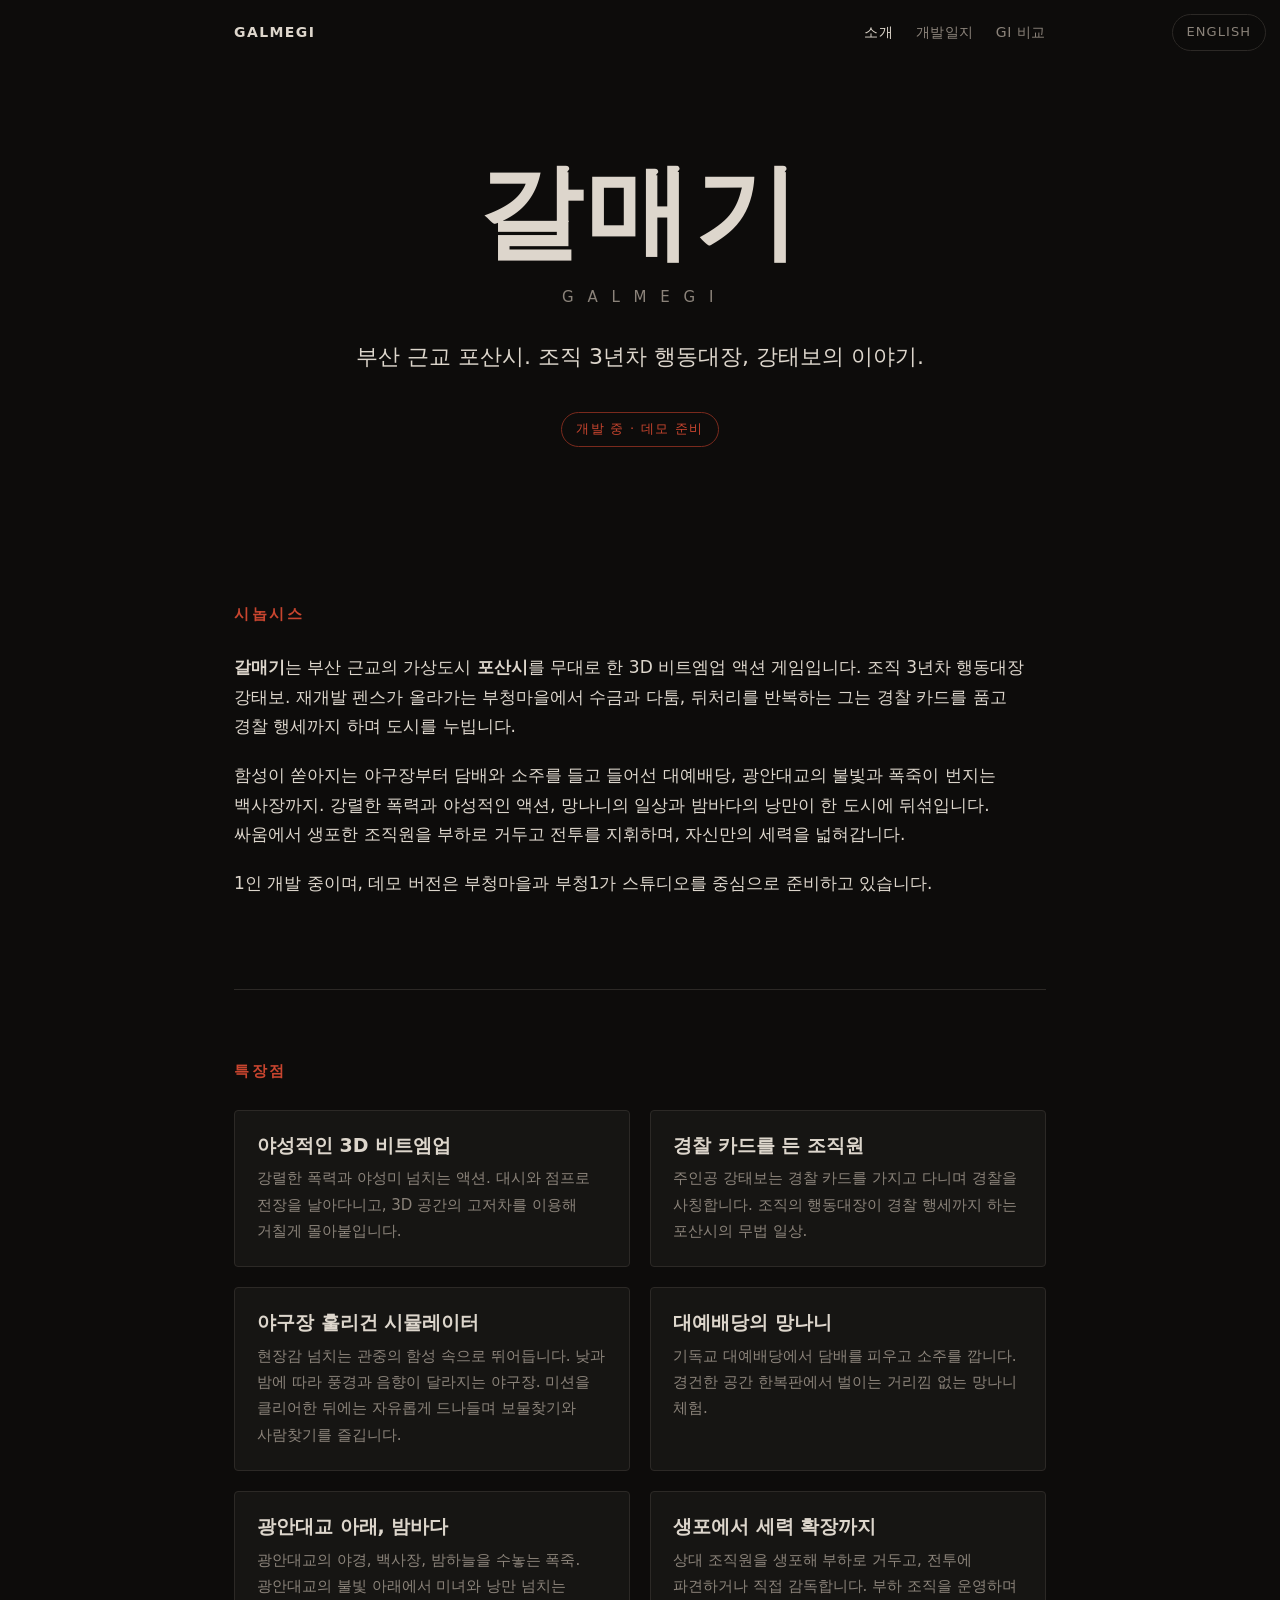
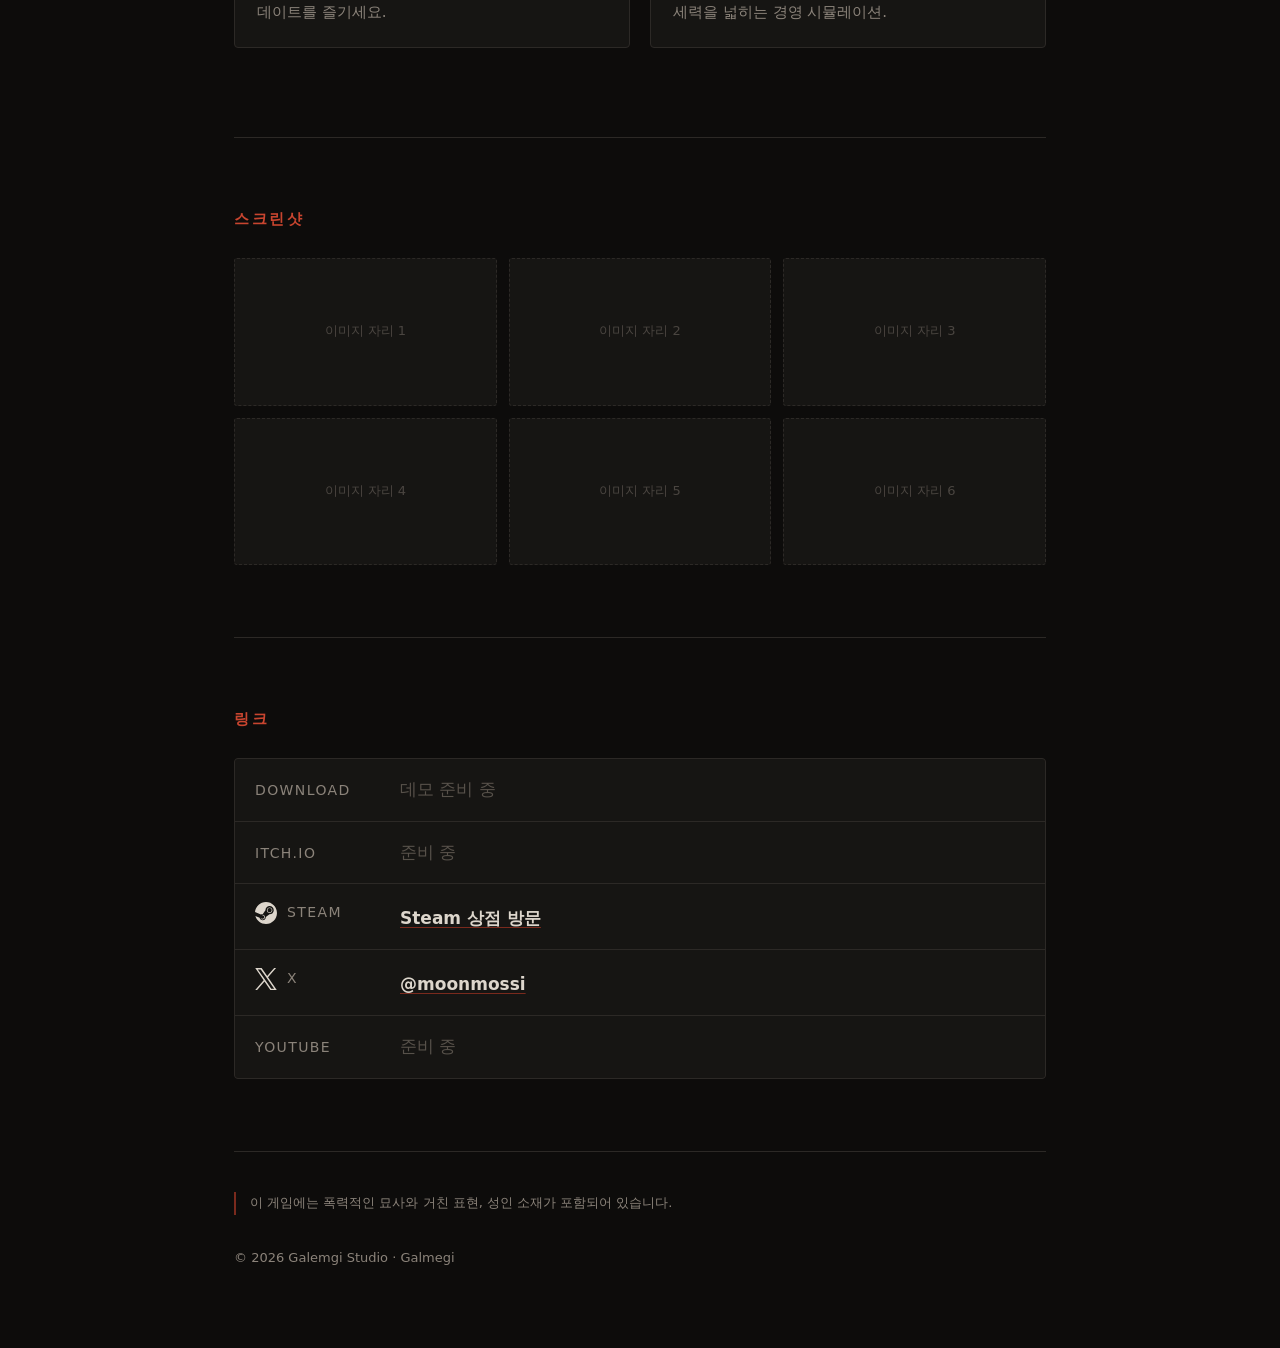
==== index.html @ 1bf901a6 "Add Steam and X links with icons and update seaside copy" ====
<!DOCTYPE html>
<html lang="ko">
<head>
<meta charset="utf-8">
<meta name="viewport" content="width=device-width, initial-scale=1">
<title>Galmegi / 갈매기</title>
<meta name="description" content="부산 근교 가상도시 포산시를 배경으로 한 조직 액션 게임. 개발 중.">
<meta property="og:title" content="Galmegi / 갈매기">
<meta property="og:description" content="부산 근교 가상도시 포산시를 배경으로 한 조직 액션 게임. 개발 중.">
<meta property="og:type" content="website">
<!-- 대표 이미지가 정해지면 아래 주석을 풀고 파일명을 넣을 것 (SNS 공유 썸네일)
<meta property="og:image" content="https://moonmossi.github.io/galmegi-site/img/hero.webp"> -->
<link rel="stylesheet" href="style.css">
</head>
<body>

<!-- 한/영 전환. 스크립트 없이 체크박스 + CSS 로만 동작한다. -->
<input type="checkbox" id="lang-en" hidden>
<label for="lang-en" class="lang-toggle"><span class="ko">ENGLISH</span><span class="en">한국어</span></label>

<div class="wrap">

  <nav class="site-nav">
    <span class="brand">GALMEGI</span>
    <a href="index.html" aria-current="page"><span class="ko">소개</span><span class="en">About</span></a>
    <a href="devlog.html"><span class="ko">개발일지</span><span class="en">Devlog</span></a>
    <a href="gi-comparison/index.html"><span class="ko">GI 비교</span><span class="en">GI Comparison</span></a>
  </nav>

  <header class="hero">
    <h1>갈매기</h1>
    <p class="sub">G A L M E G I</p>

    <!-- 로그라인 초안. 문구는 다듬어 쓸 것. -->
    <p class="logline">
      <span class="ko">부산 근교 포산시. 조직 3년차 행동대장, 강태보의 이야기.</span>
      <span class="en">Pusan City, on the outskirts of Busan. Three years in the organization — the story of Taebo Kang.</span>
    </p>

    <p class="status">
      <span class="ko">개발 중 · 데모 준비</span>
      <span class="en">In development · demo in progress</span>
    </p>
  </header>

  <!-- ══ 시놉시스 ═══════════════════════════════════════ -->
  <section>
    <h2><span class="ko">시놉시스</span><span class="en">Synopsis</span></h2>
    <p>
      <span class="ko"><strong>갈매기</strong>는 부산 근교의 가상도시 <strong>포산시</strong>를 무대로 한 3D 비트엠업 액션 게임입니다.
        조직 3년차 행동대장 강태보. 재개발 펜스가 올라가는 부청마을에서 수금과 다툼, 뒤처리를 반복하는 그는 경찰 카드를 품고 경찰 행세까지 하며 도시를 누빕니다.</span>
      <span class="en"><strong>Galmegi</strong> is a 3D beat ’em up set in <strong>Pusan City</strong>, a fictional city on the outskirts of Busan.
        Taebo Kang is a gang enforcer three years into the organization. As redevelopment fences rise around Bucheong Village, he handles collections, fights, and cleanup, roaming the city with a police ID and passing himself off as an officer.</span>
    </p>
    <p>
      <span class="ko">함성이 쏟아지는 야구장부터 담배와 소주를 들고 들어선 대예배당, 광안대교의 불빛과 폭죽이 번지는 백사장까지.
        강렬한 폭력과 야성적인 액션, 망나니의 일상과 밤바다의 낭만이 한 도시에 뒤섞입니다. 싸움에서 생포한 조직원을 부하로 거두고 전투를 지휘하며, 자신만의 세력을 넓혀갑니다.</span>
      <span class="en">From a stadium roaring with fans to a grand sanctuary entered with cigarettes and soju, and a beach lit by Gwangandaegyo Bridge and fireworks.
        Intense violence, feral action, reckless living, and seaside romance share one city. Take captured gang members into your crew, direct their battles, and build your own power.</span>
    </p>
    <p>
      <span class="ko">1인 개발 중이며, 데모 버전은 부청마을과 부청1가 스튜디오를 중심으로 준비하고 있습니다.</span>
      <span class="en">Solo-developed. The demo build centers on Bucheong Village and the Bucheong 1-ga studio.</span>
    </p>
  </section>

  <!-- ══ 특장점 ═════════════════════════════════════════ -->
  <section>
    <h2><span class="ko">특장점</span><span class="en">Features</span></h2>
    <ul class="features">
      <li>
        <h3><span class="ko">야성적인 3D 비트엠업</span><span class="en">A feral 3D beat ’em up</span></h3>
        <p><span class="ko">강렬한 폭력과 야성미 넘치는 액션. 대시와 점프로 전장을 날아다니고, 3D 공간의 고저차를 이용해 거칠게 몰아붙입니다.</span>
           <span class="en">Intense violence and feral action. Dash and jump across the battlefield, using the heights and drops of a 3D world to keep the pressure on.</span></p>
      </li>
      <li>
        <h3><span class="ko">경찰 카드를 든 조직원</span><span class="en">A gangster with a police ID</span></h3>
        <p><span class="ko">주인공 강태보는 경찰 카드를 가지고 다니며 경찰을 사칭합니다. 조직의 행동대장이 경찰 행세까지 하는 포산시의 무법 일상.</span>
           <span class="en">Taebo Kang carries a police ID and impersonates an officer. In Pusan City, a gang enforcer can play cop, too.</span></p>
      </li>
      <li>
        <h3><span class="ko">야구장 훌리건 시뮬레이터</span><span class="en">Baseball stadium hooligan simulator</span></h3>
        <p><span class="ko">현장감 넘치는 관중의 함성 속으로 뛰어듭니다. 낮과 밤에 따라 풍경과 음향이 달라지는 야구장. 미션을 클리어한 뒤에는 자유롭게 드나들며 보물찾기와 사람찾기를 즐깁니다.</span>
           <span class="en">Step into the roar of the crowd. The stadium has distinct daytime and nighttime scenery and sound. After clearing its mission, return freely to hunt for treasure and search for people.</span></p>
      </li>
      <li>
        <h3><span class="ko">대예배당의 망나니</span><span class="en">A rascal in the sanctuary</span></h3>
        <p><span class="ko">기독교 대예배당에서 담배를 피우고 소주를 깝니다. 경건한 공간 한복판에서 벌이는 거리낌 없는 망나니 체험.</span>
           <span class="en">Light a cigarette and crack open a bottle of soju in a grand Christian sanctuary. Act like an unrepentant rascal in the middle of a sacred space.</span></p>
      </li>
      <li>
        <h3><span class="ko">광안대교 아래, 밤바다</span><span class="en">A night by Gwangandaegyo Bridge</span></h3>
        <p><span class="ko">광안대교의 야경, 백사장, 밤하늘을 수놓는 폭죽. 광안대교의 불빛 아래에서 미녀와 낭만 넘치는 데이트를 즐기세요.</span>
           <span class="en">The lights of Gwangandaegyo Bridge, a sandy beach, and fireworks across the night sky. Enjoy a romantic date with a beautiful woman beneath the lights of Gwangandaegyo Bridge.</span></p>
      </li>
      <li>
        <h3><span class="ko">생포에서 세력 확장까지</span><span class="en">Capture, command, expand</span></h3>
        <p><span class="ko">상대 조직원을 생포해 부하로 거두고, 전투에 파견하거나 직접 감독합니다. 부하 조직을 운영하며 세력을 넓히는 경영 시뮬레이션.</span>
           <span class="en">Capture rival gang members and bring them into your crew. Dispatch them into combat or supervise them yourself, managing your organization as its influence grows.</span></p>
      </li>
    </ul>
  </section>

  <!-- ══ 스크린샷 ══════════════════════════════════════
       실제 이미지를 넣을 때: 아래 <li class="slot"> 를 이 형태로 교체.
       <li><a href="img/파일.webp"><img src="img/파일.webp" alt="설명" loading="lazy"></a></li>
       원본은 ...\Desktop\Godot\스크린샷\ 에 있고, 긴 변 1600px / WebP 로 변환해 img/ 에 넣을 것. -->
  <section>
    <h2><span class="ko">스크린샷</span><span class="en">Screenshots</span></h2>
    <ul class="shots">
      <li class="slot">이미지 자리 1</li>
      <li class="slot">이미지 자리 2</li>
      <li class="slot">이미지 자리 3</li>
      <li class="slot">이미지 자리 4</li>
      <li class="slot">이미지 자리 5</li>
      <li class="slot">이미지 자리 6</li>
    </ul>
  </section>

  <!-- ══ 링크 ══════════════════════════════════════════
       정해지면 <span class="pending"> 을 <a href="..."> 로 교체.
       빈 링크(href="#")는 두지 말 것. -->
  <section>
    <h2><span class="ko">링크</span><span class="en">Links</span></h2>
    <ul class="links">
      <li>
        <span class="label">DOWNLOAD</span>
        <span class="pending"><span class="ko">데모 준비 중</span><span class="en">Demo in progress</span></span>
      </li>
      <li>
        <span class="label">ITCH.IO</span>
        <span class="pending"><span class="ko">준비 중</span><span class="en">Coming soon</span></span>
      </li>
      <li>
        <span class="label"><img class="link-icon" src="img/steam.svg" width="22" height="22" alt="">STEAM</span>
        <a href="https://store.steampowered.com/app/4889070/_/?beta=0"><span class="ko">Steam 상점 방문</span><span class="en">Visit Steam store</span></a>
      </li>
      <li>
        <span class="label"><img class="link-icon" src="img/x.svg" width="22" height="22" alt="">X</span>
        <a href="https://x.com/moonmossi">@moonmossi</a>
      </li>
      <li>
        <span class="label">YOUTUBE</span>
        <span class="pending"><span class="ko">준비 중</span><span class="en">Coming soon</span></span>
      </li>
    </ul>
  </section>

  <footer>
    <p class="notice">
      <span class="ko">이 게임에는 폭력적인 묘사와 거친 표현, 성인 소재가 포함되어 있습니다.</span>
      <span class="en">This game contains graphic violence, strong language, and adult themes.</span>
    </p>
    <p>© 2026 Galemgi Studio · Galmegi</p>
  </footer>

</div>
</body>
</html>
---- style.css ----
/* Galmegi — 공통 스타일
   빌드 과정 없음. 이 파일만 고치면 index.html / devlog.html 양쪽에 반영됨. */

:root {
  --bg:        #0d0c0b;
  --bg-raised: #161513;
  --line:      #2c2926;
  --text:      #ddd6cc;
  --text-dim:  #8b837a;
  --accent:    #c8452f;   /* 붉은 강조 */
  --accent-dim:#7a2a1d;
  --max:       860px;
}

* { box-sizing: border-box; }

html {
  scroll-behavior: smooth;
}

body {
  margin: 0;
  background: var(--bg);
  color: var(--text);
  font-family: "Pretendard", "Apple SD Gothic Neo", "Malgun Gothic", system-ui, sans-serif;
  font-size: 17px;
  line-height: 1.75;
  word-break: keep-all;      /* 한국어 어절 단위 줄바꿈 */
  overflow-wrap: break-word;
}

img { max-width: 100%; height: auto; display: block; }

a { color: var(--text); text-decoration-color: var(--accent-dim); text-underline-offset: 3px; }
a:hover { color: #fff; text-decoration-color: var(--accent); }

/* ── 한/영 전환 (JS 없음) ───────────────────────────────
   .ko 와 .en 을 나란히 두면 모드에 따라 한쪽만 보인다.
   class 를 안 붙인 요소는 두 모드에서 그대로 보인다 → 번역 없는
   개발일지 본문은 그냥 class 없이 쓰면 한국어로 남는다. */
.en { display: none; }
body:has(#lang-en:checked) .ko { display: none; }
body:has(#lang-en:checked) .en { display: revert; }

.lang-toggle {
  position: fixed;
  top: 14px; right: 14px;
  z-index: 10;
  padding: 6px 14px;
  font-size: 13px;
  letter-spacing: .08em;
  color: var(--text-dim);
  background: rgba(13,12,11,.85);
  border: 1px solid var(--line);
  border-radius: 999px;
  cursor: pointer;
  user-select: none;
  backdrop-filter: blur(6px);
}
.lang-toggle:hover { color: var(--text); border-color: var(--accent-dim); }

/* ── 레이아웃 ───────────────────────────────────────── */
.wrap { max-width: var(--max); margin: 0 auto; padding: 0 24px; }

section { padding: 72px 0; border-top: 1px solid var(--line); }
section:first-of-type { border-top: 0; }

h1, h2, h3 { line-height: 1.3; font-weight: 700; }
h2 {
  font-size: 15px;
  letter-spacing: .18em;
  text-transform: uppercase;
  color: var(--accent);
  margin: 0 0 28px;
}
h3 { font-size: 19px; margin: 0 0 8px; }
p { margin: 0 0 1.1em; }

/* ── 사이트 헤더 / 내비 ─────────────────────────────── */
.site-nav {
  display: flex;
  flex-wrap: wrap;
  gap: 22px;
  align-items: baseline;
  padding: 20px 0;
  font-size: 14px;
  letter-spacing: .04em;
}
.site-nav .brand { font-weight: 700; letter-spacing: .1em; margin-right: auto; }
.site-nav a { white-space: nowrap; color: var(--text-dim); text-decoration: none; }
.site-nav a:hover, .site-nav a[aria-current="page"] { color: var(--text); }

/* ── 히어로 ─────────────────────────────────────────── */
.hero { padding: 80px 0 72px; text-align: center; }
.hero h1 {
  font-size: clamp(52px, 13vw, 104px);
  letter-spacing: .04em;
  margin: 0 0 4px;
}
.hero .sub {
  font-size: 15px;
  letter-spacing: .3em;
  color: var(--text-dim);
  margin: 0 0 28px;
}
.hero .logline {
  font-size: clamp(18px, 3.4vw, 22px);
  color: var(--text);
  max-width: 34em;
  margin: 0 auto 36px;
}
.hero .status {
  display: inline-block;
  padding: 5px 14px;
  font-size: 13px;
  letter-spacing: .1em;
  color: var(--accent);
  border: 1px solid var(--accent-dim);
  border-radius: 999px;
}

/* ── 특징 카드 ──────────────────────────────────────── */
.features {
  display: grid;
  grid-template-columns: repeat(auto-fit, minmax(320px, 1fr));
  gap: 20px;
}
.features li {
  list-style: none;
  padding: 22px;
  background: var(--bg-raised);
  border: 1px solid var(--line);
  border-radius: 4px;
}
.features p { margin: 0; font-size: 15px; color: var(--text-dim); }
.features ul, .features { padding-left: 0; }

/* ── 스크린샷 갤러리 ────────────────────────────────── */
.shots {
  display: grid;
  grid-template-columns: repeat(auto-fill, minmax(260px, 1fr));
  gap: 12px;
  padding: 0;
  margin: 0;
}
.shots li { list-style: none; }
.shots a { display: block; }
.shots img {
  width: 100%;
  aspect-ratio: 16 / 9;
  object-fit: cover;
  border: 1px solid var(--line);
  border-radius: 3px;
  transition: border-color .15s, opacity .15s;
}
.shots a:hover img { border-color: var(--accent); opacity: .88; }

/* img/ 가 아직 비어 있을 때 자리만 잡아두는 상자.
   실제 이미지를 넣으면 이 <li class="slot"> 을 <li><a><img></a></li> 로 교체할 것. */
.slot {
  aspect-ratio: 16 / 9;
  display: grid;
  place-items: center;
  font-size: 13px;
  color: #4a4540;
  background: var(--bg-raised);
  border: 1px dashed var(--line);
  border-radius: 3px;
}

/* ── 링크 목록 ──────────────────────────────────────── */
.links { padding: 0; margin: 0; display: grid; gap: 1px; background: var(--line); border: 1px solid var(--line); border-radius: 4px; overflow: hidden; }
.links li {
  list-style: none;
  display: flex;
  align-items: baseline;
  gap: 12px;
  padding: 16px 20px;
  background: var(--bg-raised);
}
.links .label { font-size: 14px; letter-spacing: .1em; color: var(--text-dim); flex: 0 0 9.5em; }
.links a { font-weight: 600; }
.links .pending { color: #57514a; font-style: normal; }

/* ── 개발일지 ───────────────────────────────────────── */
.devlog article {
  padding: 44px 0;
  border-top: 1px solid var(--line);
}
.devlog article:first-of-type { border-top: 0; padding-top: 0; }
.devlog time {
  display: block;
  font-size: 13px;
  letter-spacing: .14em;
  color: var(--accent);
  margin-bottom: 6px;
}
.devlog h2 {
  font-size: 26px;
  letter-spacing: 0;
  text-transform: none;
  color: var(--text);
  margin: 0 0 16px;
}
.devlog figure { margin: 24px 0; }
.devlog figcaption {
  font-size: 13px;
  color: var(--text-dim);
  margin-top: 8px;
}
.devlog img { border: 1px solid var(--line); border-radius: 3px; }

/* 유튜브 플레이어 — 가로폭에 맞춰 16:9 로 늘어난다 */
.embed {
  aspect-ratio: 16 / 9;
  background: #000;
  border: 1px solid var(--line);
  border-radius: 3px;
  overflow: hidden;
}
.embed iframe { width: 100%; height: 100%; border: 0; display: block; }

/* ── 콘텐츠 경고 / 푸터 ─────────────────────────────── */
.notice {
  font-size: 13px;
  color: var(--text-dim);
  border-left: 2px solid var(--accent-dim);
  padding-left: 14px;
  margin: 0 0 32px;
}
footer {
  padding: 40px 0 64px;
  border-top: 1px solid var(--line);
  font-size: 13px;
  color: var(--text-dim);
}

@media (max-width: 560px) {
  body { font-size: 16px; }
  section { padding: 56px 0; }
  .wrap { padding: 0 18px; }
  /* 링크 라벨/값을 두 줄로 */
  .links li { flex-direction: column; gap: 2px; }
  .links .label { flex: none; }
}

/* 언어 토글은 화면 오른쪽에 고정돼 있다. 화면이 좁아져 본문 영역이
   토글 자리까지 밀려오면 내비 링크가 그 밑에 깔리므로 자리를 비워둔다.
   860(본문) + 48(좌우 여백) + 210(토글 양쪽) ≈ 1120px 아래부터 겹친다. */
@media (max-width: 1120px) {
  .site-nav { padding-right: 112px; }
}

/* 외부 사이트 링크 아이콘 */
.links .label { display: inline-flex; align-items: center; gap: 10px; }
.link-icon { flex: 0 0 22px; }
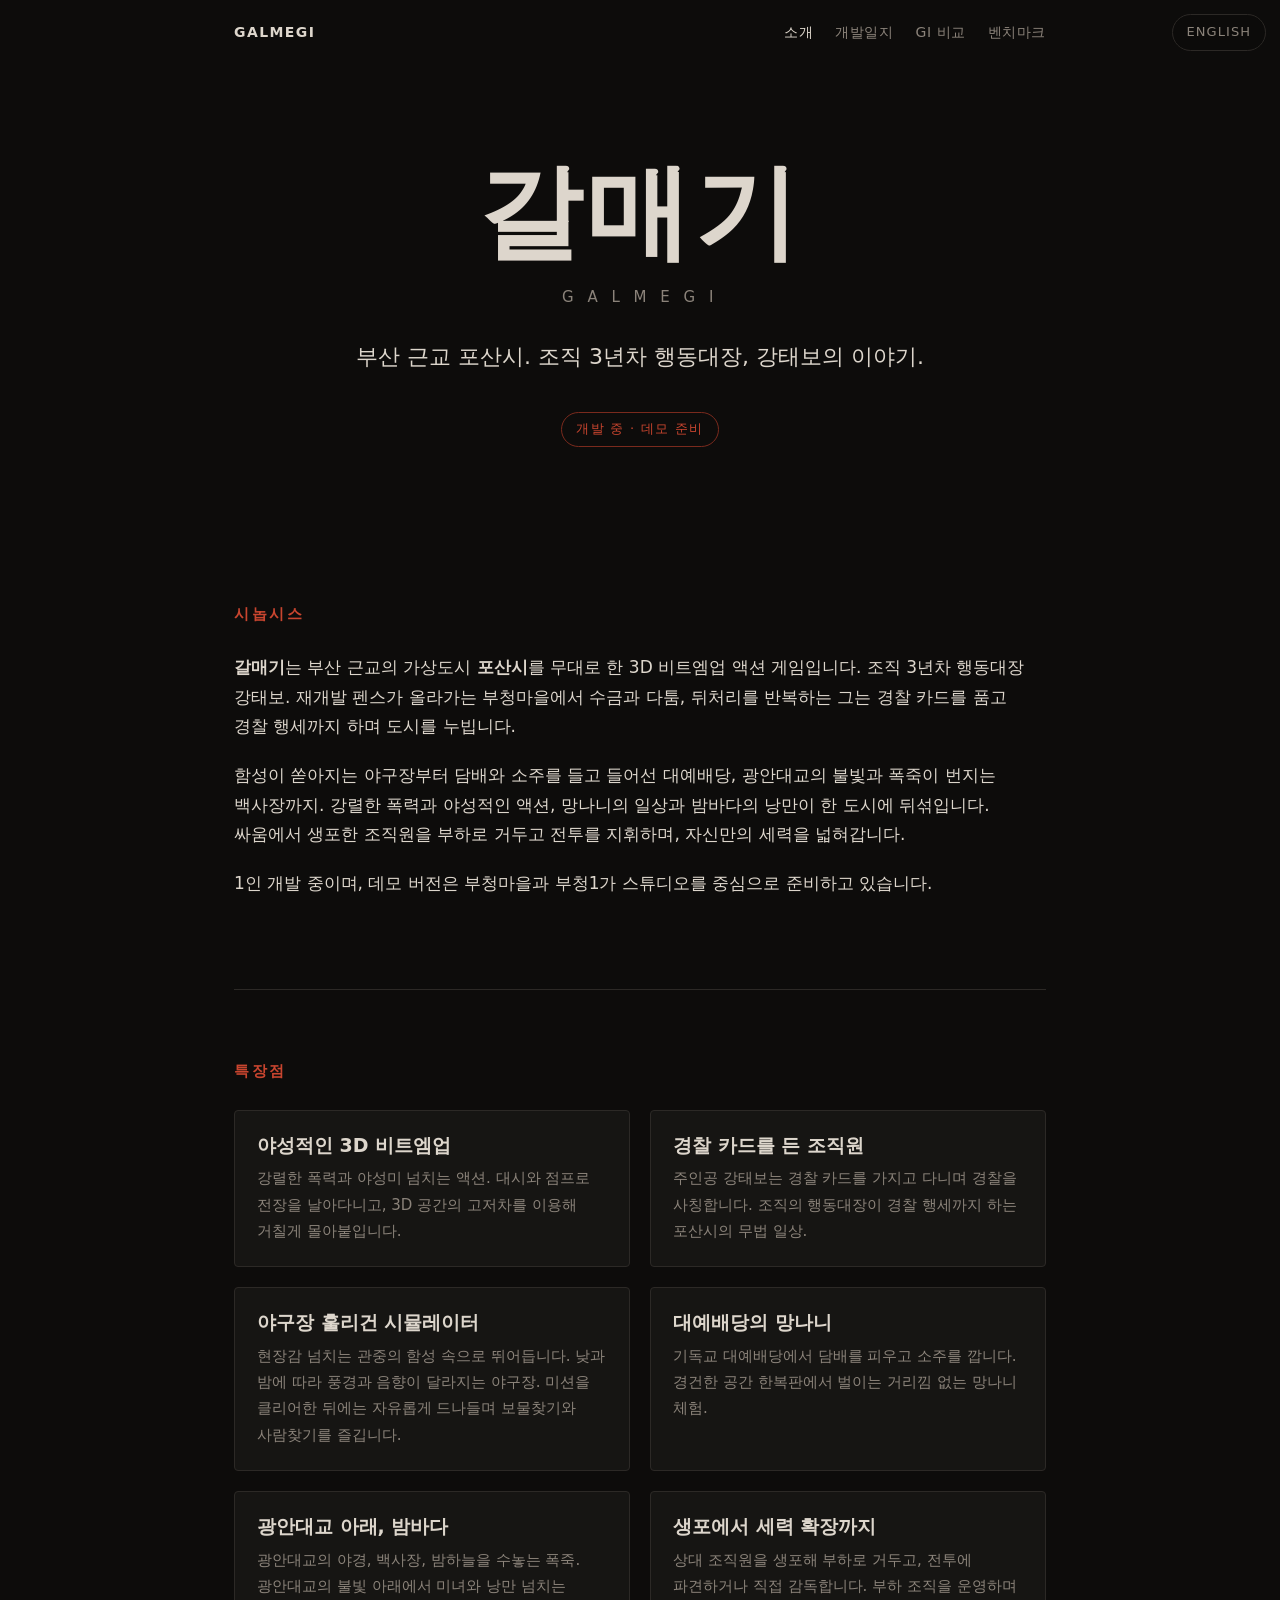
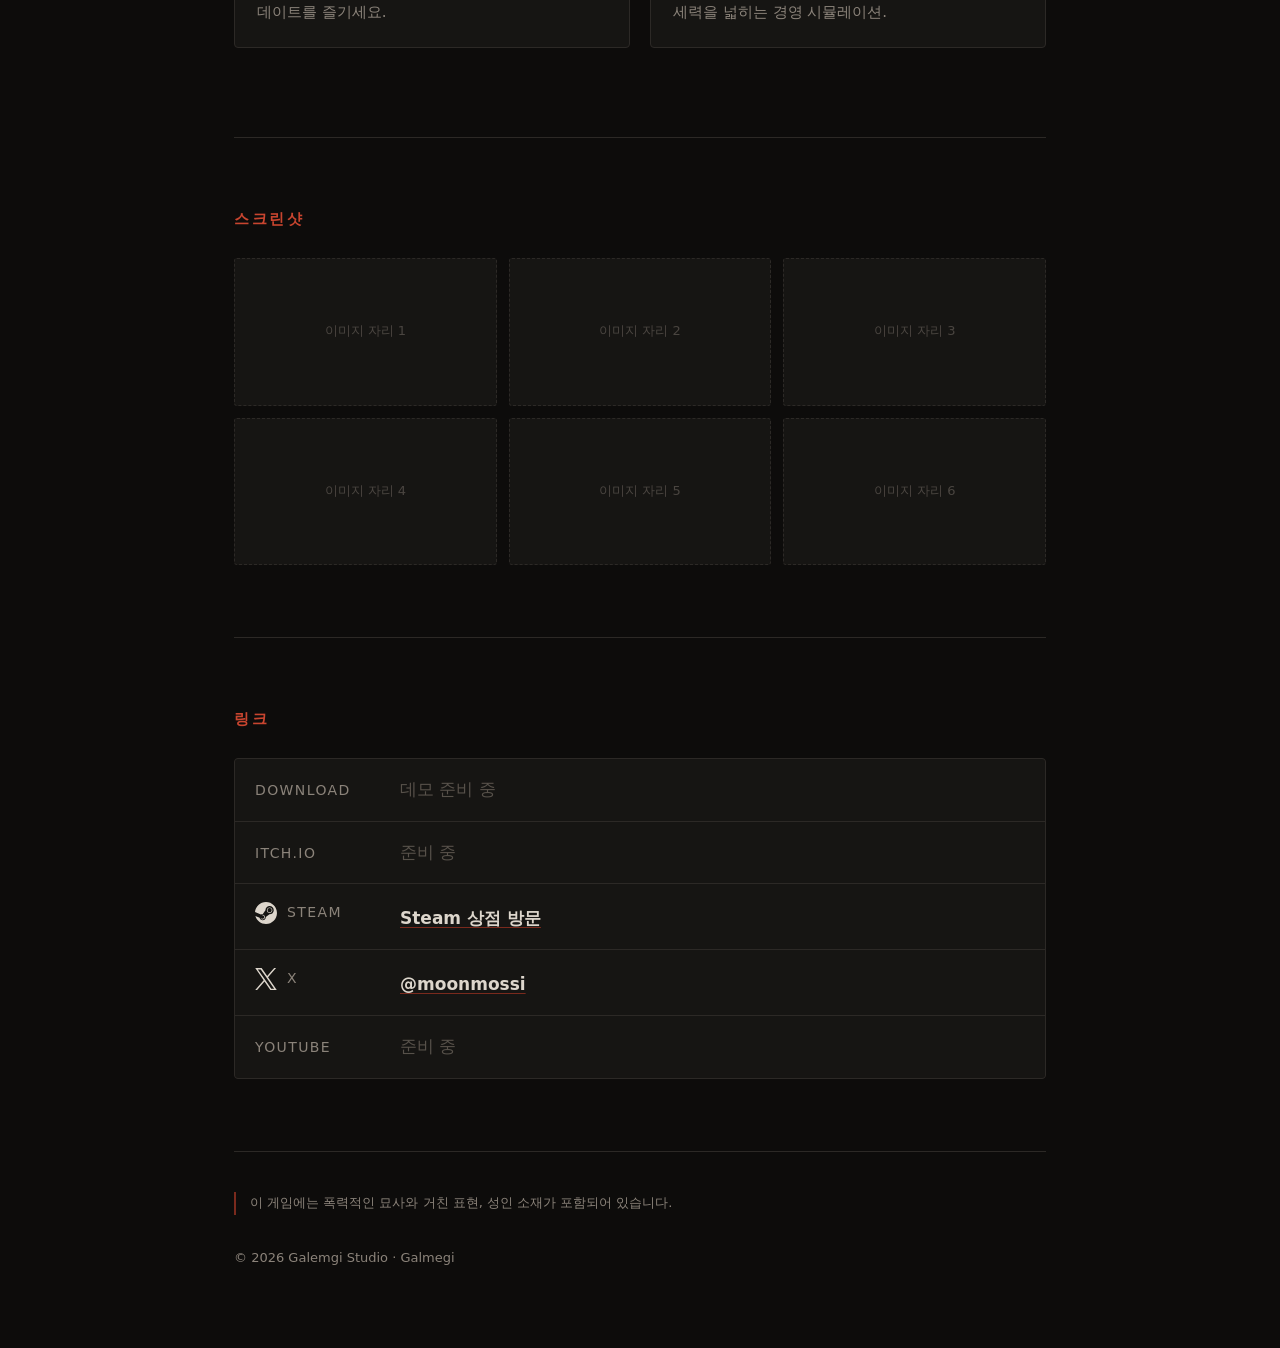
==== commit 09d4150a: "Publish current Galmegi website" ====
--- a/index.html
+++ b/index.html
@@ -25,6 +25,7 @@
     <a href="index.html" aria-current="page"><span class="ko">소개</span><span class="en">About</span></a>
     <a href="devlog.html"><span class="ko">개발일지</span><span class="en">Devlog</span></a>
     <a href="gi-comparison/index.html"><span class="ko">GI 비교</span><span class="en">GI Comparison</span></a>
+    <a href="benchmark/index.html"><span class="ko">벤치마크</span><span class="en">Benchmark</span></a>
   </nav>
 
   <header class="hero">
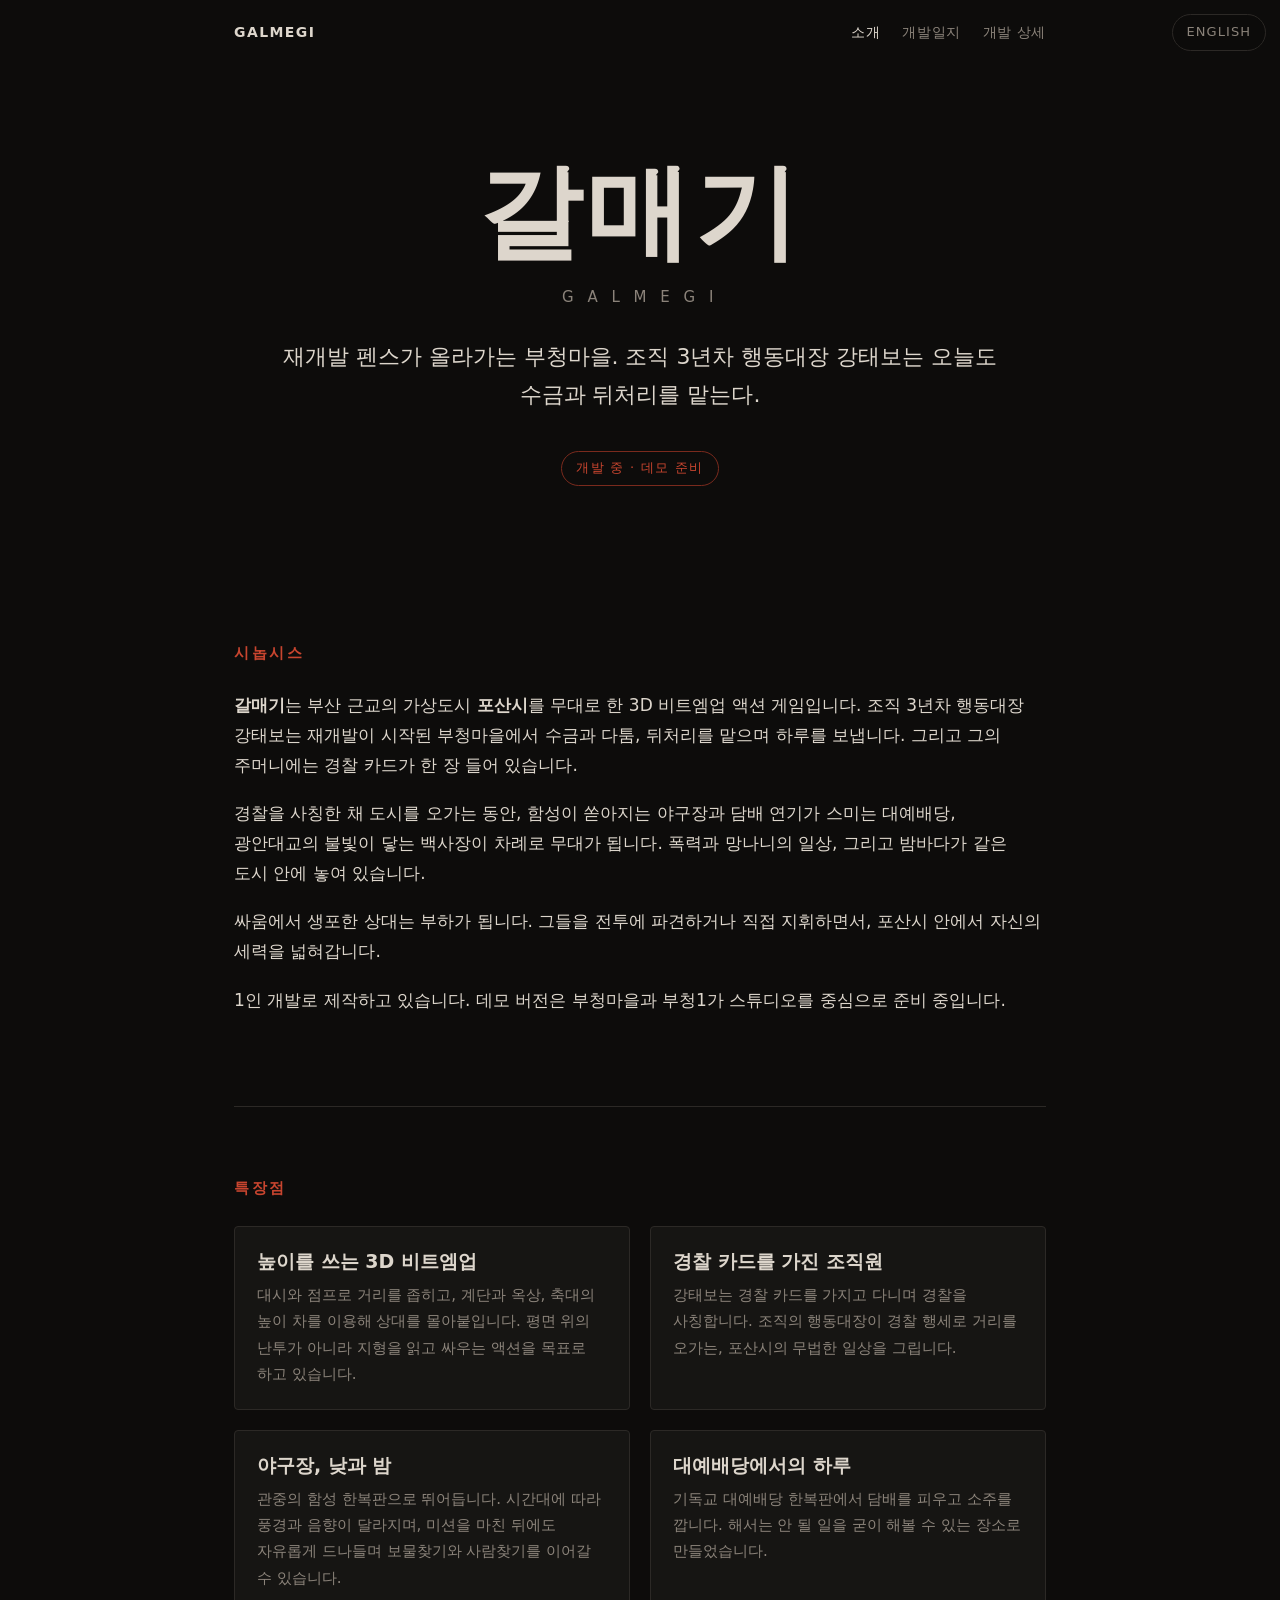
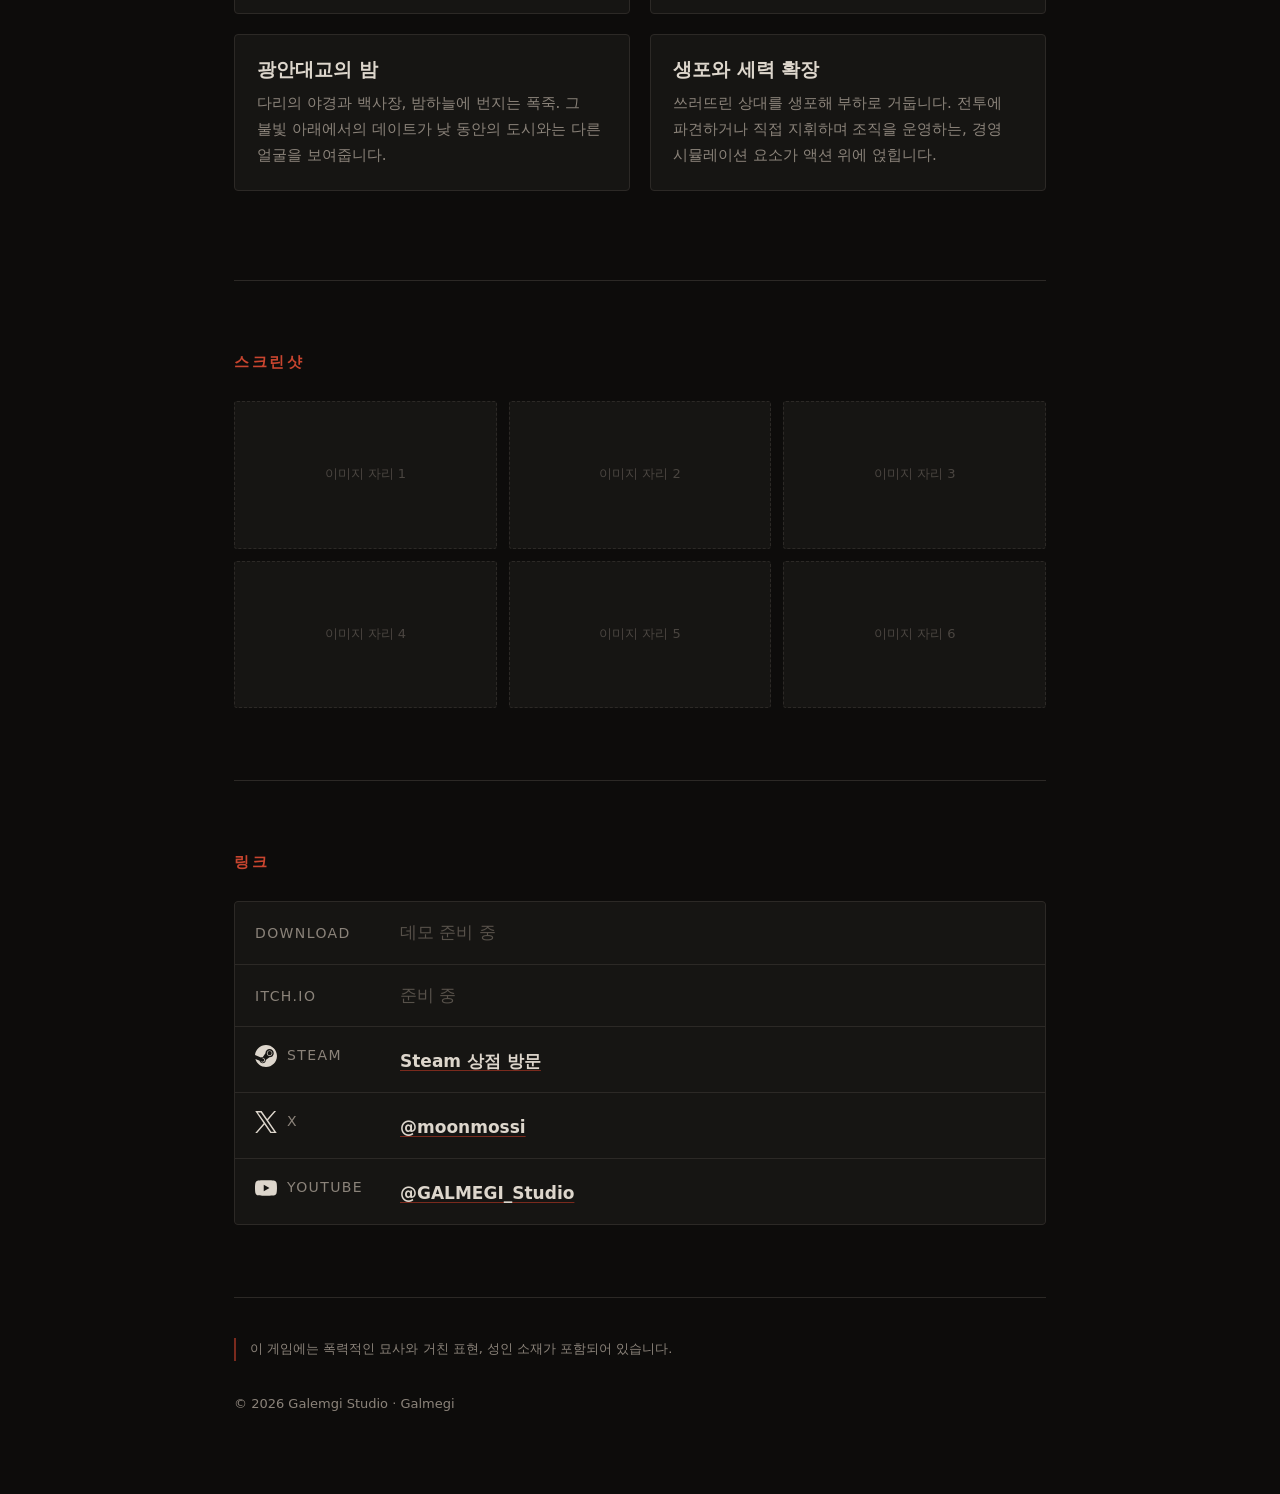
==== commit 48968f58: "개발일지 2026-09-10, 개발 상세 페이지 추가 - 개발일지: 스켈레톤 정리, 랙돌 물리 기상, CITY/METRO 스트리밍, 커스텀 GI (스크린샷 8장) - 사이트 메뉴 " ====
--- a/index.html
+++ b/index.html
@@ -4,9 +4,9 @@
 <meta charset="utf-8">
 <meta name="viewport" content="width=device-width, initial-scale=1">
 <title>Galmegi / 갈매기</title>
-<meta name="description" content="부산 근교 가상도시 포산시를 배경으로 한 조직 액션 게임. 개발 중.">
+<meta name="description" content="부산 근교의 가상도시 포산시를 무대로 한 3D 비트엠업 액션 게임. 1인 개발 중.">
 <meta property="og:title" content="Galmegi / 갈매기">
-<meta property="og:description" content="부산 근교 가상도시 포산시를 배경으로 한 조직 액션 게임. 개발 중.">
+<meta property="og:description" content="부산 근교의 가상도시 포산시를 무대로 한 3D 비트엠업 액션 게임. 1인 개발 중.">
 <meta property="og:type" content="website">
 <!-- 대표 이미지가 정해지면 아래 주석을 풀고 파일명을 넣을 것 (SNS 공유 썸네일)
 <meta property="og:image" content="https://moonmossi.github.io/galmegi-site/img/hero.webp"> -->
@@ -24,8 +24,7 @@
     <span class="brand">GALMEGI</span>
     <a href="index.html" aria-current="page"><span class="ko">소개</span><span class="en">About</span></a>
     <a href="devlog.html"><span class="ko">개발일지</span><span class="en">Devlog</span></a>
-    <a href="gi-comparison/index.html"><span class="ko">GI 비교</span><span class="en">GI Comparison</span></a>
-    <a href="benchmark/index.html"><span class="ko">벤치마크</span><span class="en">Benchmark</span></a>
+    <a href="dev/index.html"><span class="ko">개발 상세</span><span class="en">Dev Details</span></a>
   </nav>
 
   <header class="hero">
@@ -34,8 +33,8 @@
 
     <!-- 로그라인 초안. 문구는 다듬어 쓸 것. -->
     <p class="logline">
-      <span class="ko">부산 근교 포산시. 조직 3년차 행동대장, 강태보의 이야기.</span>
-      <span class="en">Pusan City, on the outskirts of Busan. Three years in the organization — the story of Taebo Kang.</span>
+      <span class="ko">재개발 펜스가 올라가는 부청마을. 조직 3년차 행동대장 강태보는 오늘도 수금과 뒤처리를 맡는다.</span>
+      <span class="en">Bucheong Village, where the redevelopment fences are going up. Taebo Kang, three years an enforcer, spends another day on collections and cleanup.</span>
     </p>
 
     <p class="status">
@@ -49,19 +48,25 @@
     <h2><span class="ko">시놉시스</span><span class="en">Synopsis</span></h2>
     <p>
       <span class="ko"><strong>갈매기</strong>는 부산 근교의 가상도시 <strong>포산시</strong>를 무대로 한 3D 비트엠업 액션 게임입니다.
-        조직 3년차 행동대장 강태보. 재개발 펜스가 올라가는 부청마을에서 수금과 다툼, 뒤처리를 반복하는 그는 경찰 카드를 품고 경찰 행세까지 하며 도시를 누빕니다.</span>
+        조직 3년차 행동대장 강태보는 재개발이 시작된 부청마을에서 수금과 다툼, 뒤처리를 맡으며 하루를 보냅니다.
+        그리고 그의 주머니에는 경찰 카드가 한 장 들어 있습니다.</span>
       <span class="en"><strong>Galmegi</strong> is a 3D beat ’em up set in <strong>Pusan City</strong>, a fictional city on the outskirts of Busan.
-        Taebo Kang is a gang enforcer three years into the organization. As redevelopment fences rise around Bucheong Village, he handles collections, fights, and cleanup, roaming the city with a police ID and passing himself off as an officer.</span>
+        Taebo Kang, three years an enforcer, spends his days on collections, fights, and cleanup in Bucheong Village, where redevelopment has just begun.
+        And in his pocket, he carries a police ID.</span>
     </p>
     <p>
-      <span class="ko">함성이 쏟아지는 야구장부터 담배와 소주를 들고 들어선 대예배당, 광안대교의 불빛과 폭죽이 번지는 백사장까지.
-        강렬한 폭력과 야성적인 액션, 망나니의 일상과 밤바다의 낭만이 한 도시에 뒤섞입니다. 싸움에서 생포한 조직원을 부하로 거두고 전투를 지휘하며, 자신만의 세력을 넓혀갑니다.</span>
-      <span class="en">From a stadium roaring with fans to a grand sanctuary entered with cigarettes and soju, and a beach lit by Gwangandaegyo Bridge and fireworks.
-        Intense violence, feral action, reckless living, and seaside romance share one city. Take captured gang members into your crew, direct their battles, and build your own power.</span>
+      <span class="ko">경찰을 사칭한 채 도시를 오가는 동안, 함성이 쏟아지는 야구장과 담배 연기가 스미는 대예배당,
+        광안대교의 불빛이 닿는 백사장이 차례로 무대가 됩니다. 폭력과 망나니의 일상, 그리고 밤바다가 같은 도시 안에 놓여 있습니다.</span>
+      <span class="en">Passing himself off as an officer, he moves through a stadium roaring with fans, a grand sanctuary filling with cigarette smoke,
+        and a beach touched by the lights of Gwangandaegyo Bridge. Violence, reckless living, and the night sea all sit inside the same city.</span>
     </p>
     <p>
-      <span class="ko">1인 개발 중이며, 데모 버전은 부청마을과 부청1가 스튜디오를 중심으로 준비하고 있습니다.</span>
-      <span class="en">Solo-developed. The demo build centers on Bucheong Village and the Bucheong 1-ga studio.</span>
+      <span class="ko">싸움에서 생포한 상대는 부하가 됩니다. 그들을 전투에 파견하거나 직접 지휘하면서, 포산시 안에서 자신의 세력을 넓혀갑니다.</span>
+      <span class="en">Anyone taken alive in a fight joins your crew. Dispatch them into battle or command them yourself, and expand your own power within Pusan City.</span>
+    </p>
+    <p>
+      <span class="ko">1인 개발로 제작하고 있습니다. 데모 버전은 부청마을과 부청1가 스튜디오를 중심으로 준비 중입니다.</span>
+      <span class="en">Developed by one person. The demo build is being prepared around Bucheong Village and the Bucheong 1-ga studio.</span>
     </p>
   </section>
 
@@ -70,34 +75,46 @@
     <h2><span class="ko">특장점</span><span class="en">Features</span></h2>
     <ul class="features">
       <li>
-        <h3><span class="ko">야성적인 3D 비트엠업</span><span class="en">A feral 3D beat ’em up</span></h3>
-        <p><span class="ko">강렬한 폭력과 야성미 넘치는 액션. 대시와 점프로 전장을 날아다니고, 3D 공간의 고저차를 이용해 거칠게 몰아붙입니다.</span>
-           <span class="en">Intense violence and feral action. Dash and jump across the battlefield, using the heights and drops of a 3D world to keep the pressure on.</span></p>
+        <h3><span class="ko">높이를 쓰는 3D 비트엠업</span><span class="en">A 3D beat ’em up that uses height</span></h3>
+        <p><span class="ko">대시와 점프로 거리를 좁히고, 계단과 옥상, 축대의 높이 차를 이용해 상대를 몰아붙입니다.
+             평면 위의 난투가 아니라 지형을 읽고 싸우는 액션을 목표로 하고 있습니다.</span>
+           <span class="en">Close the distance with dashes and jumps, and press your opponent using the height of stairs, rooftops, and retaining walls.
+             The aim is combat that reads the terrain, rather than a brawl on a flat plane.</span></p>
       </li>
       <li>
-        <h3><span class="ko">경찰 카드를 든 조직원</span><span class="en">A gangster with a police ID</span></h3>
-        <p><span class="ko">주인공 강태보는 경찰 카드를 가지고 다니며 경찰을 사칭합니다. 조직의 행동대장이 경찰 행세까지 하는 포산시의 무법 일상.</span>
-           <span class="en">Taebo Kang carries a police ID and impersonates an officer. In Pusan City, a gang enforcer can play cop, too.</span></p>
+        <h3><span class="ko">경찰 카드를 가진 조직원</span><span class="en">An enforcer with a police ID</span></h3>
+        <p><span class="ko">강태보는 경찰 카드를 가지고 다니며 경찰을 사칭합니다.
+             조직의 행동대장이 경찰 행세로 거리를 오가는, 포산시의 무법한 일상을 그립니다.</span>
+           <span class="en">Taebo Kang carries a police ID and passes himself off as an officer.
+             The game depicts the lawless ordinary life of Pusan City, where a gang enforcer can walk the streets playing cop.</span></p>
       </li>
       <li>
-        <h3><span class="ko">야구장 훌리건 시뮬레이터</span><span class="en">Baseball stadium hooligan simulator</span></h3>
-        <p><span class="ko">현장감 넘치는 관중의 함성 속으로 뛰어듭니다. 낮과 밤에 따라 풍경과 음향이 달라지는 야구장. 미션을 클리어한 뒤에는 자유롭게 드나들며 보물찾기와 사람찾기를 즐깁니다.</span>
-           <span class="en">Step into the roar of the crowd. The stadium has distinct daytime and nighttime scenery and sound. After clearing its mission, return freely to hunt for treasure and search for people.</span></p>
+        <h3><span class="ko">야구장, 낮과 밤</span><span class="en">The stadium, day and night</span></h3>
+        <p><span class="ko">관중의 함성 한복판으로 뛰어듭니다. 시간대에 따라 풍경과 음향이 달라지며,
+             미션을 마친 뒤에도 자유롭게 드나들며 보물찾기와 사람찾기를 이어갈 수 있습니다.</span>
+           <span class="en">Step into the middle of the crowd’s roar. Scenery and sound change with the time of day,
+             and once the mission is over you can return freely to keep hunting for treasure and searching for people.</span></p>
       </li>
       <li>
-        <h3><span class="ko">대예배당의 망나니</span><span class="en">A rascal in the sanctuary</span></h3>
-        <p><span class="ko">기독교 대예배당에서 담배를 피우고 소주를 깝니다. 경건한 공간 한복판에서 벌이는 거리낌 없는 망나니 체험.</span>
-           <span class="en">Light a cigarette and crack open a bottle of soju in a grand Christian sanctuary. Act like an unrepentant rascal in the middle of a sacred space.</span></p>
+        <h3><span class="ko">대예배당에서의 하루</span><span class="en">A day in the sanctuary</span></h3>
+        <p><span class="ko">기독교 대예배당 한복판에서 담배를 피우고 소주를 깝니다.
+             해서는 안 될 일을 굳이 해볼 수 있는 장소로 만들었습니다.</span>
+           <span class="en">Light a cigarette and crack open a bottle of soju in the middle of a grand Christian sanctuary.
+             We built it as a place where you can go out of your way to do what you are not supposed to do.</span></p>
       </li>
       <li>
-        <h3><span class="ko">광안대교 아래, 밤바다</span><span class="en">A night by Gwangandaegyo Bridge</span></h3>
-        <p><span class="ko">광안대교의 야경, 백사장, 밤하늘을 수놓는 폭죽. 광안대교의 불빛 아래에서 미녀와 낭만 넘치는 데이트를 즐기세요.</span>
-           <span class="en">The lights of Gwangandaegyo Bridge, a sandy beach, and fireworks across the night sky. Enjoy a romantic date with a beautiful woman beneath the lights of Gwangandaegyo Bridge.</span></p>
+        <h3><span class="ko">광안대교의 밤</span><span class="en">A night beneath Gwangandaegyo</span></h3>
+        <p><span class="ko">다리의 야경과 백사장, 밤하늘에 번지는 폭죽.
+             그 불빛 아래에서의 데이트가 낮 동안의 도시와는 다른 얼굴을 보여줍니다.</span>
+           <span class="en">The bridge at night, the sand, and fireworks spreading across the sky.
+             A date beneath those lights shows a different face of the city than the one you see by day.</span></p>
       </li>
       <li>
-        <h3><span class="ko">생포에서 세력 확장까지</span><span class="en">Capture, command, expand</span></h3>
-        <p><span class="ko">상대 조직원을 생포해 부하로 거두고, 전투에 파견하거나 직접 감독합니다. 부하 조직을 운영하며 세력을 넓히는 경영 시뮬레이션.</span>
-           <span class="en">Capture rival gang members and bring them into your crew. Dispatch them into combat or supervise them yourself, managing your organization as its influence grows.</span></p>
+        <h3><span class="ko">생포와 세력 확장</span><span class="en">Capture and expansion</span></h3>
+        <p><span class="ko">쓰러뜨린 상대를 생포해 부하로 거둡니다.
+             전투에 파견하거나 직접 지휘하며 조직을 운영하는, 경영 시뮬레이션 요소가 액션 위에 얹힙니다.</span>
+           <span class="en">Take the ones you knock down alive and bring them into your crew.
+             A management layer sits on top of the action: dispatch them into battle or command them yourself as your organization grows.</span></p>
       </li>
     </ul>
   </section>
@@ -141,8 +158,8 @@
         <a href="https://x.com/moonmossi">@moonmossi</a>
       </li>
       <li>
-        <span class="label">YOUTUBE</span>
-        <span class="pending"><span class="ko">준비 중</span><span class="en">Coming soon</span></span>
+        <span class="label"><img class="link-icon" src="img/youtube.svg" width="22" height="22" alt="">YOUTUBE</span>
+        <a href="https://www.youtube.com/@GALMEGI_Studio">@GALMEGI_Studio</a>
       </li>
     </ul>
   </section>
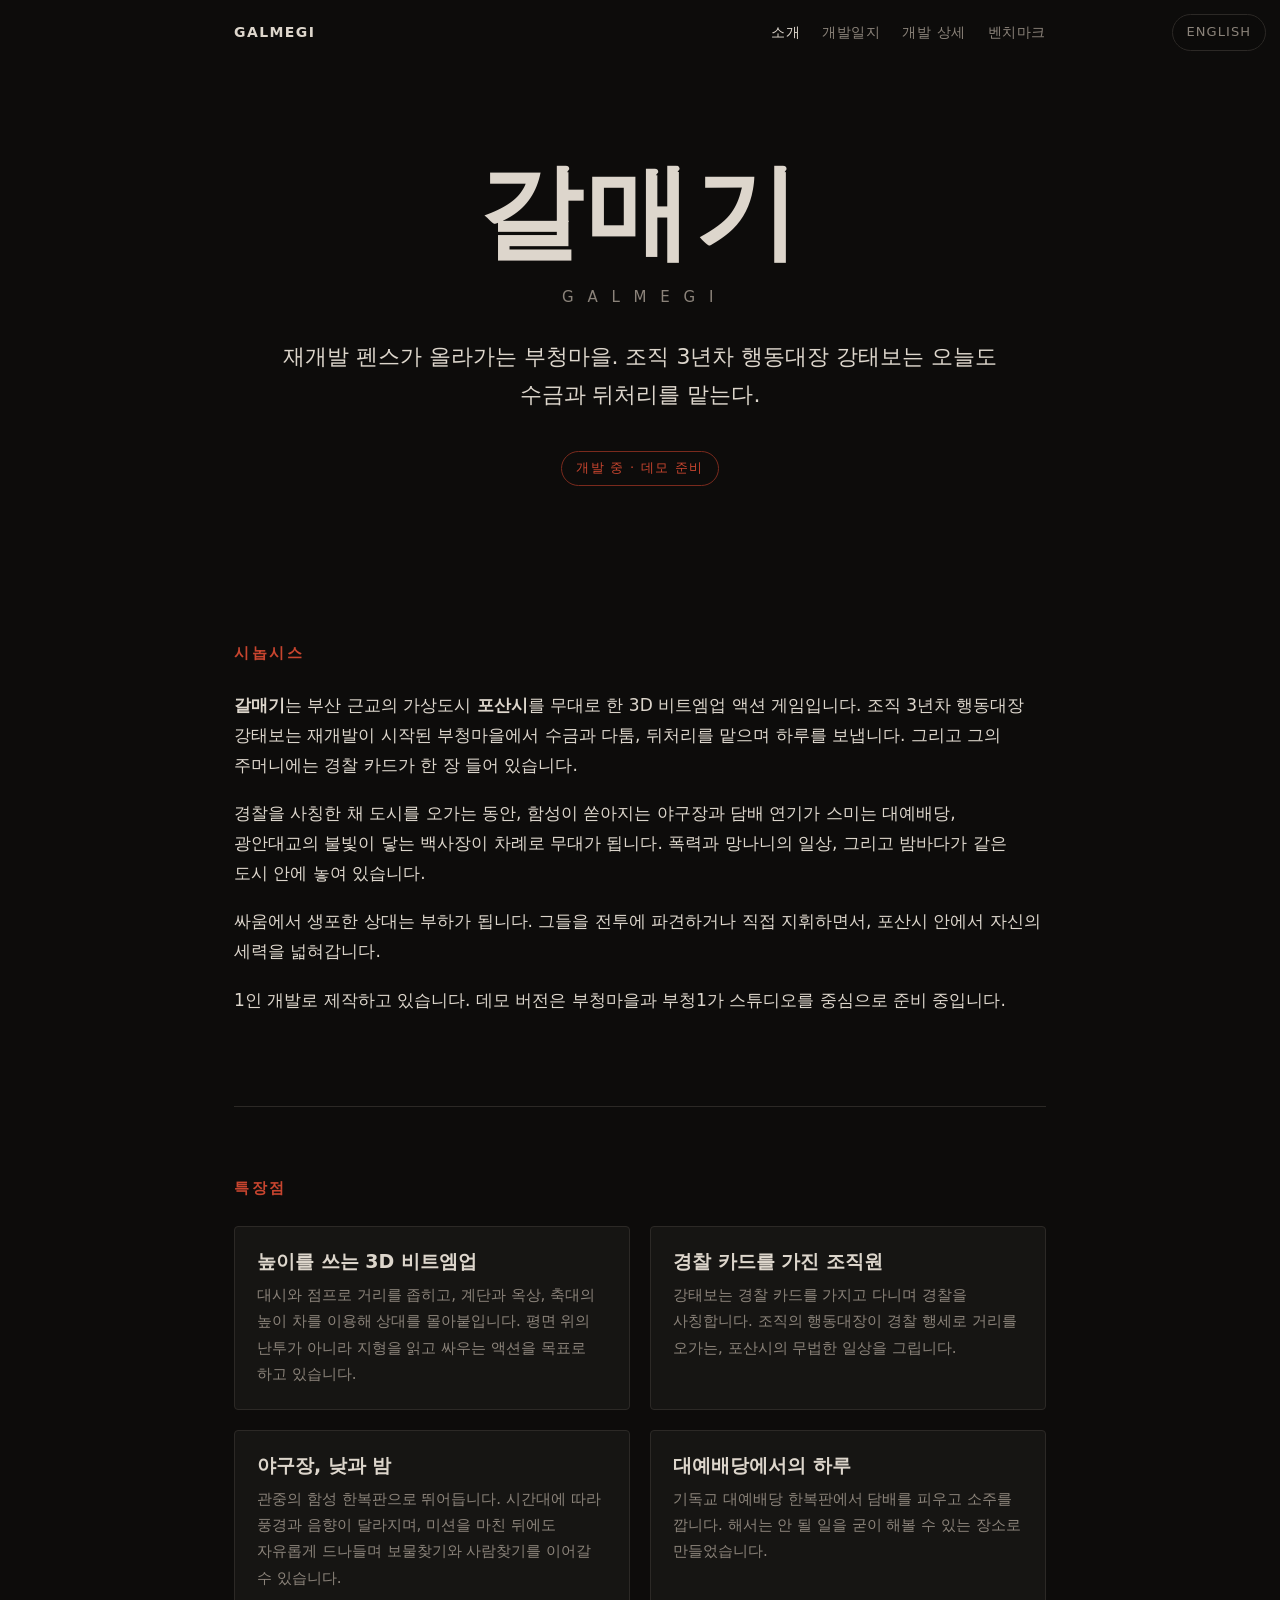
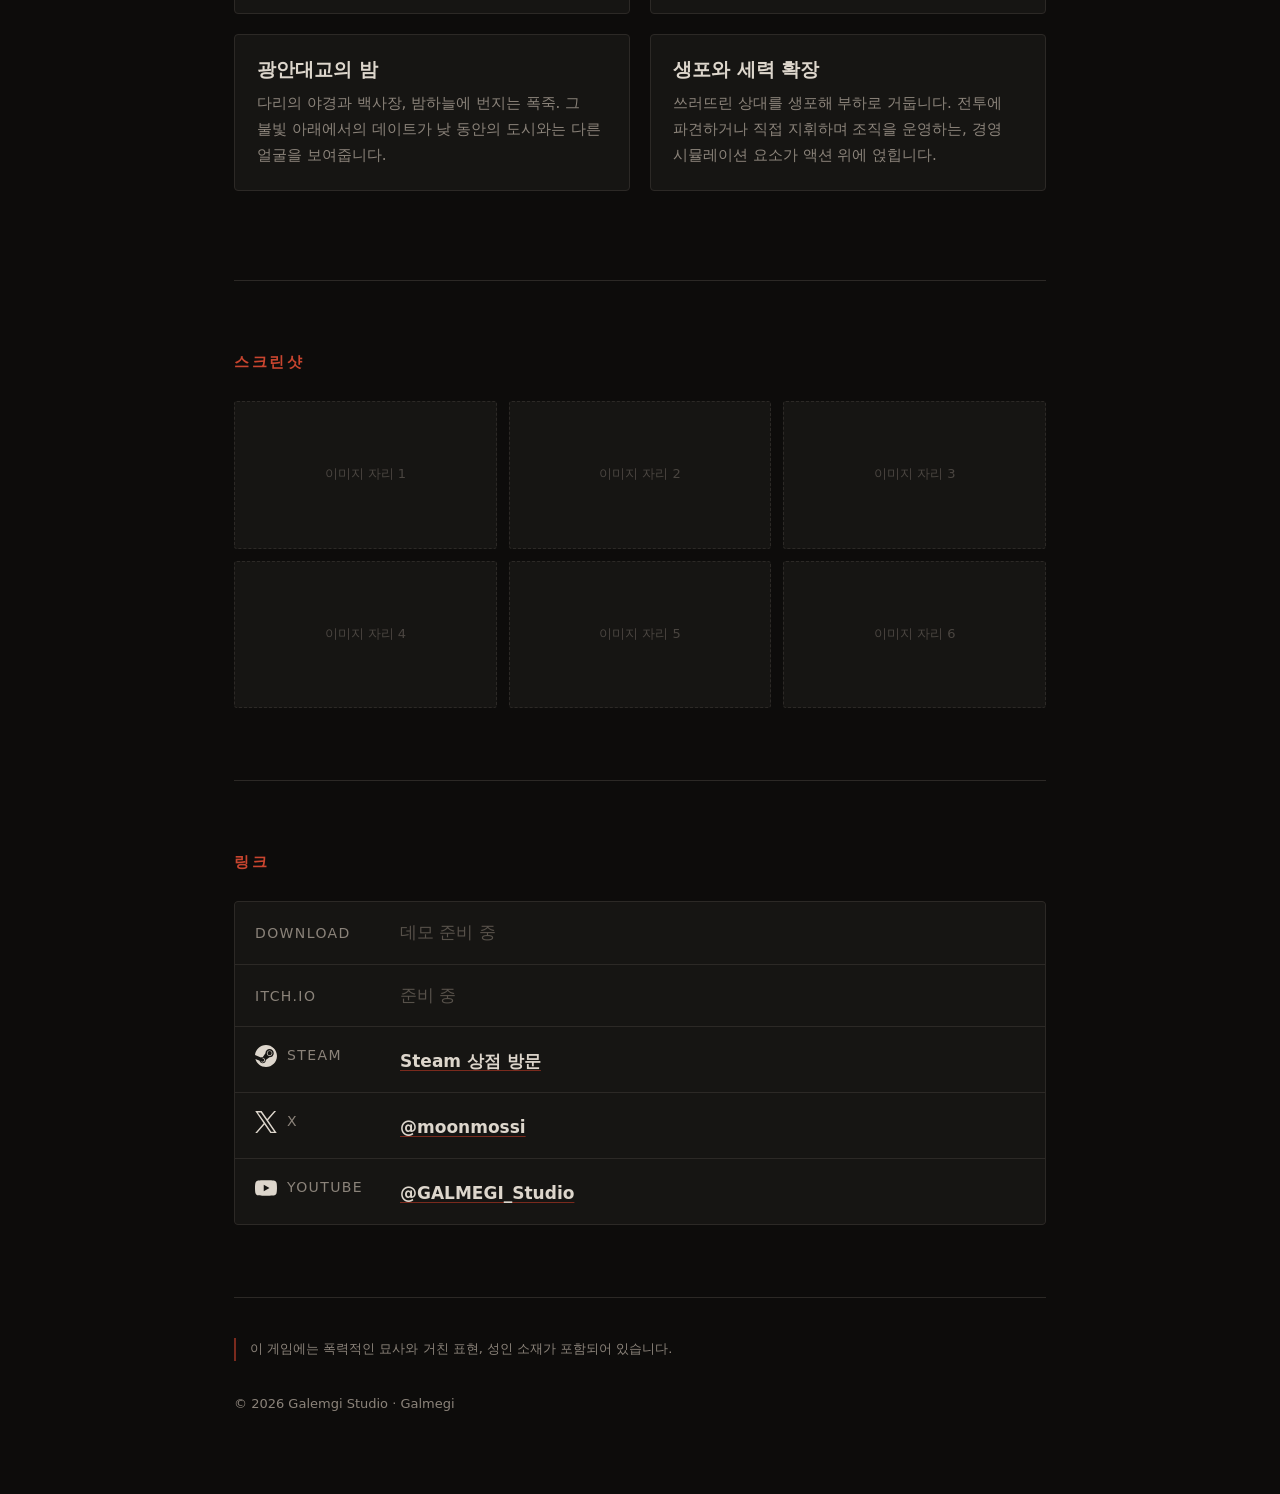
==== commit eb130ba2: "원격 스냅샷(벤치마크) 병합, 메뉴에 벤치마크 노출 Co-Authored-By: Claude Opus 5 <noreply@anthropic.com> Claude-Session: h" ====
--- a/index.html
+++ b/index.html
@@ -25,6 +25,7 @@
     <a href="index.html" aria-current="page"><span class="ko">소개</span><span class="en">About</span></a>
     <a href="devlog.html"><span class="ko">개발일지</span><span class="en">Devlog</span></a>
     <a href="dev/index.html"><span class="ko">개발 상세</span><span class="en">Dev Details</span></a>
+    <a href="benchmark/index.html"><span class="ko">벤치마크</span><span class="en">Benchmark</span></a>
   </nav>
 
   <header class="hero">
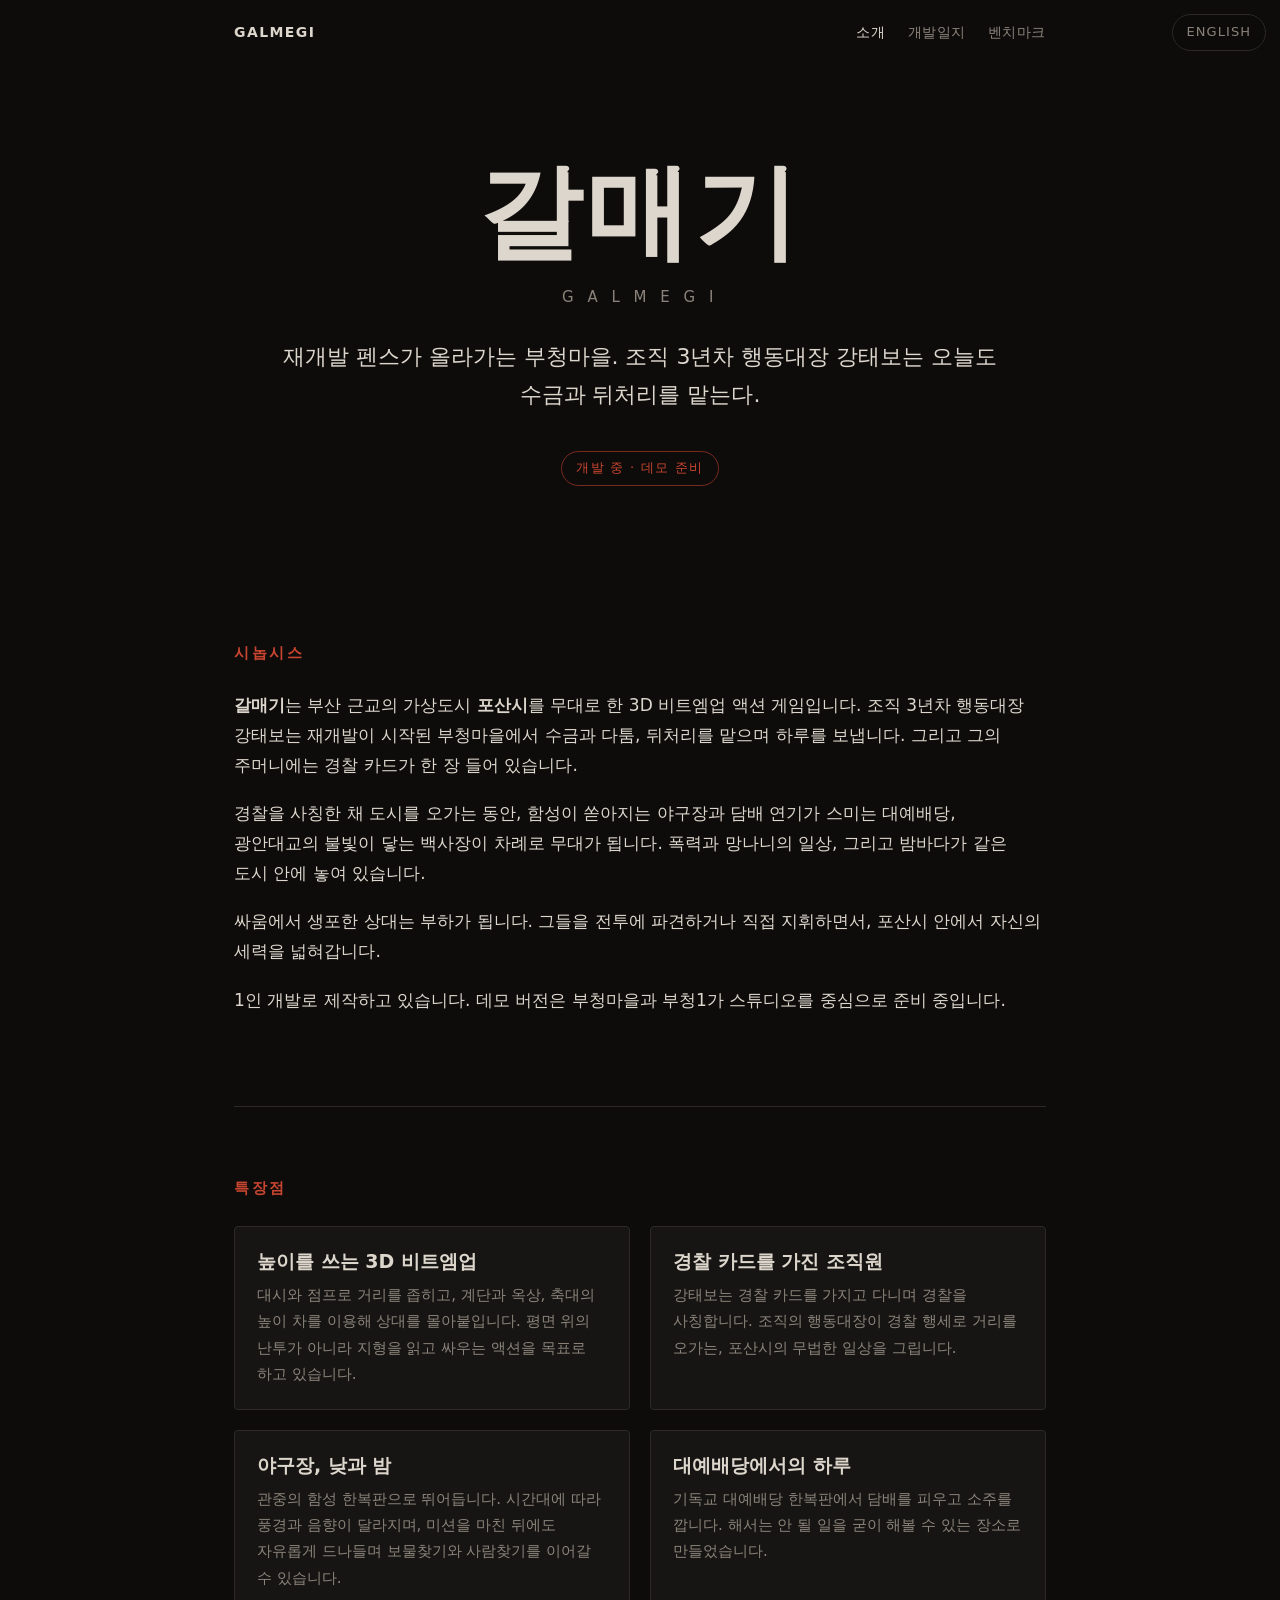
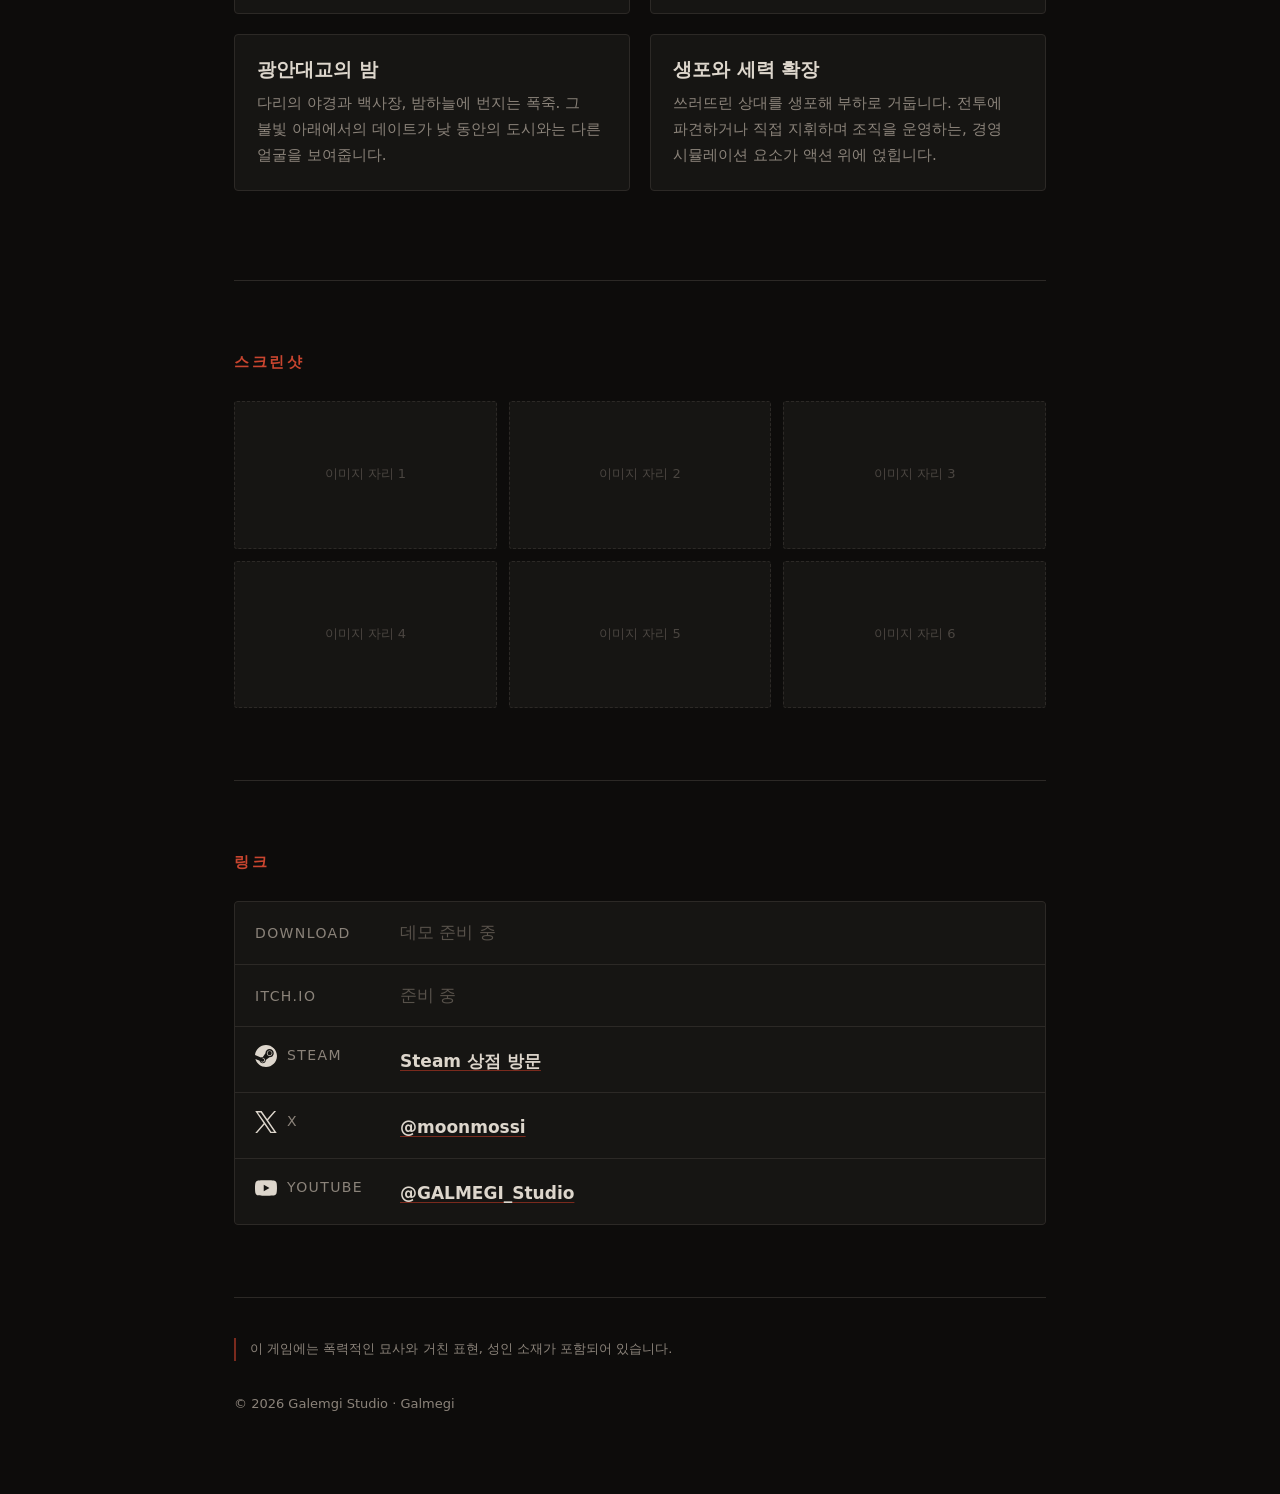
==== commit 1491063c: "사이트 메뉴 정리 쓰지 않는 하위 페이지를 들어내고 index/devlog/benchmark 메뉴를 정리합니다.  Co-Authored-By: Claude Opus 5 <norep" ====
--- a/index.html
+++ b/index.html
@@ -24,7 +24,6 @@
     <span class="brand">GALMEGI</span>
     <a href="index.html" aria-current="page"><span class="ko">소개</span><span class="en">About</span></a>
     <a href="devlog.html"><span class="ko">개발일지</span><span class="en">Devlog</span></a>
-    <a href="dev/index.html"><span class="ko">개발 상세</span><span class="en">Dev Details</span></a>
     <a href="benchmark/index.html"><span class="ko">벤치마크</span><span class="en">Benchmark</span></a>
   </nav>
 
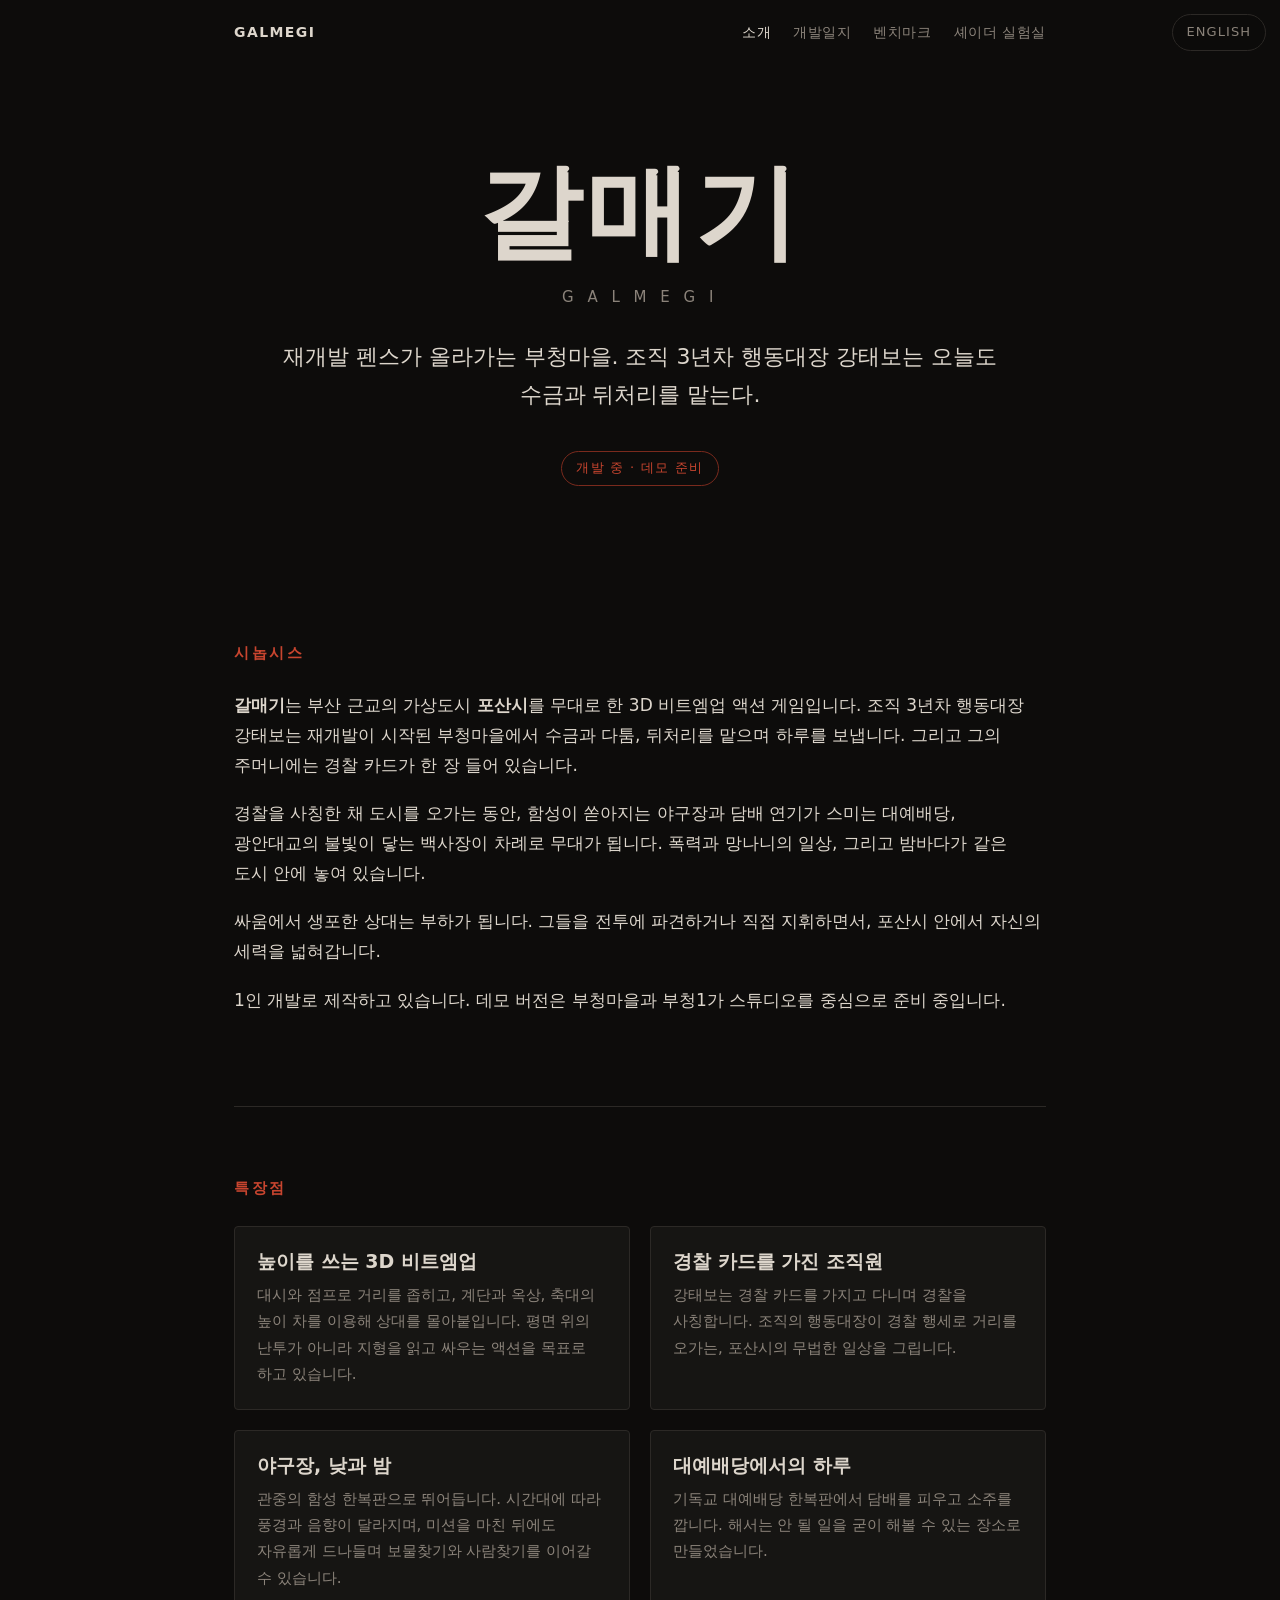
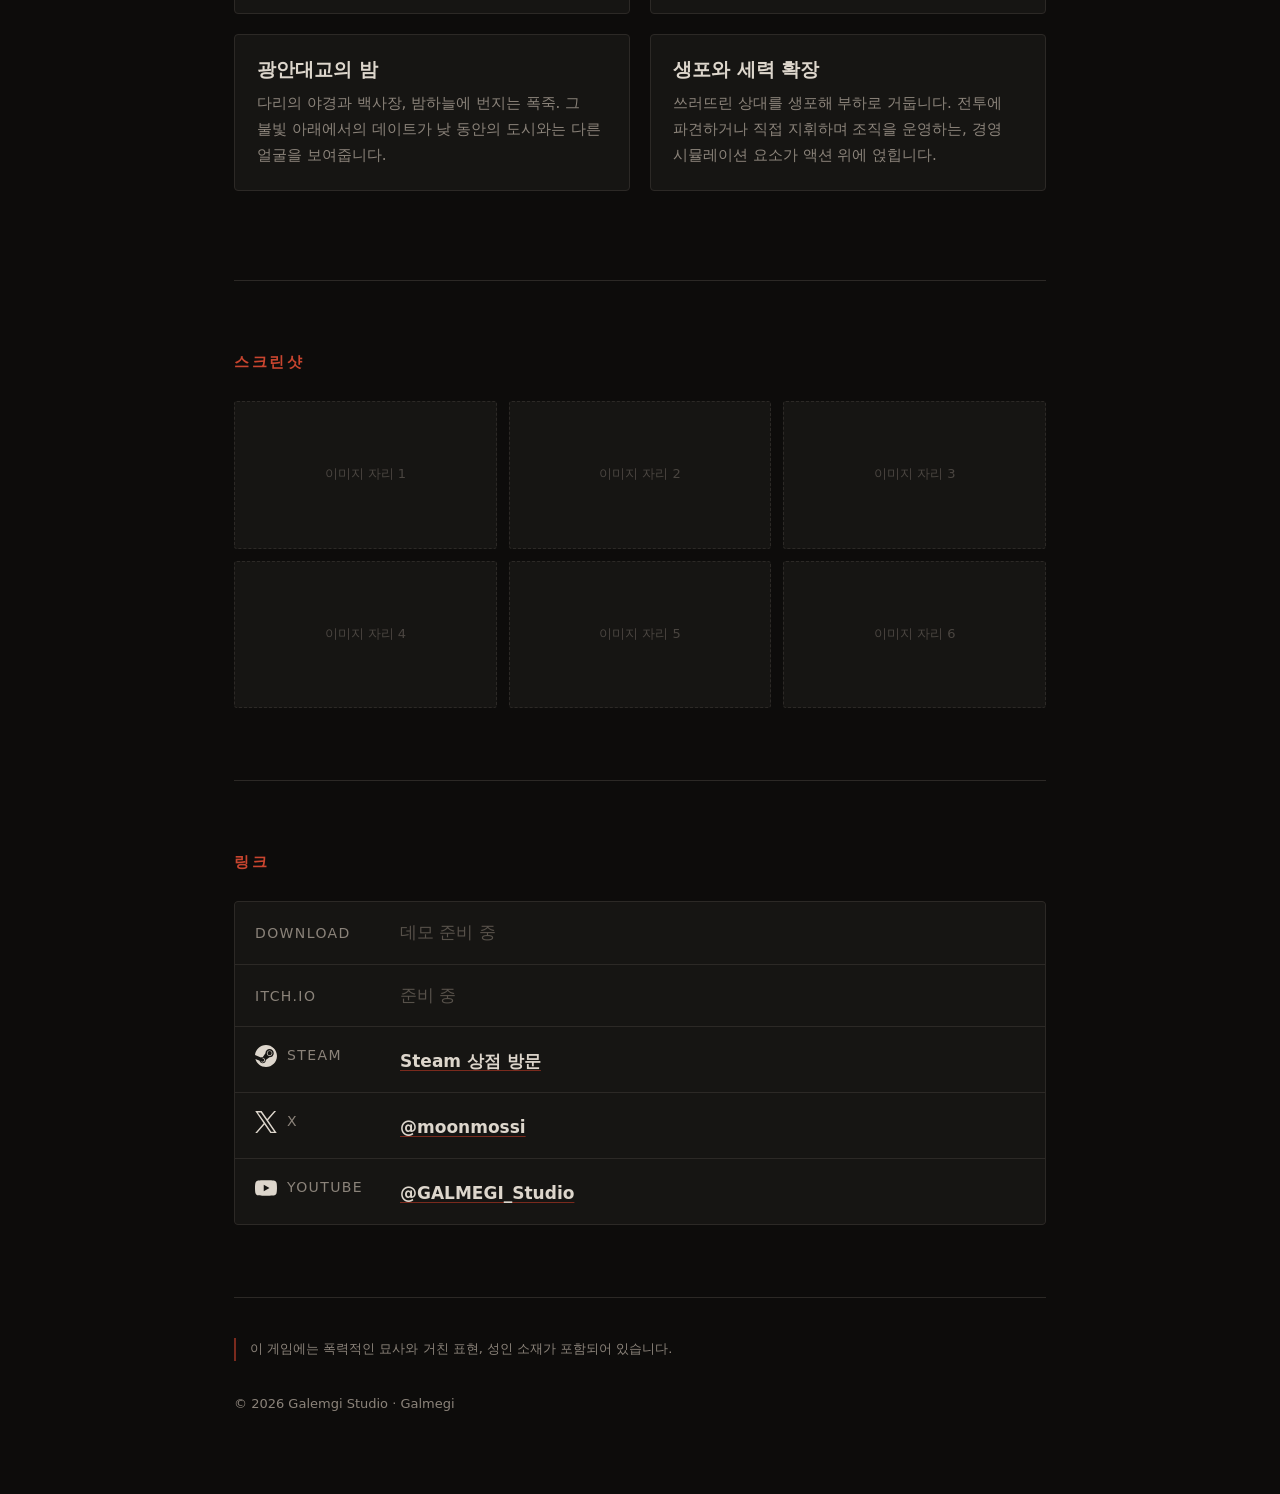
==== commit 16c75e44: "Add shader lab with 60 interactive Godot examples" ====
--- a/index.html
+++ b/index.html
@@ -25,6 +25,7 @@
     <a href="index.html" aria-current="page"><span class="ko">소개</span><span class="en">About</span></a>
     <a href="devlog.html"><span class="ko">개발일지</span><span class="en">Devlog</span></a>
     <a href="benchmark/index.html"><span class="ko">벤치마크</span><span class="en">Benchmark</span></a>
+    <a href="shader-lab/index.html"><span class="ko">셰이더 실험실</span><span class="en">Shader Lab</span></a>
   </nav>
 
   <header class="hero">
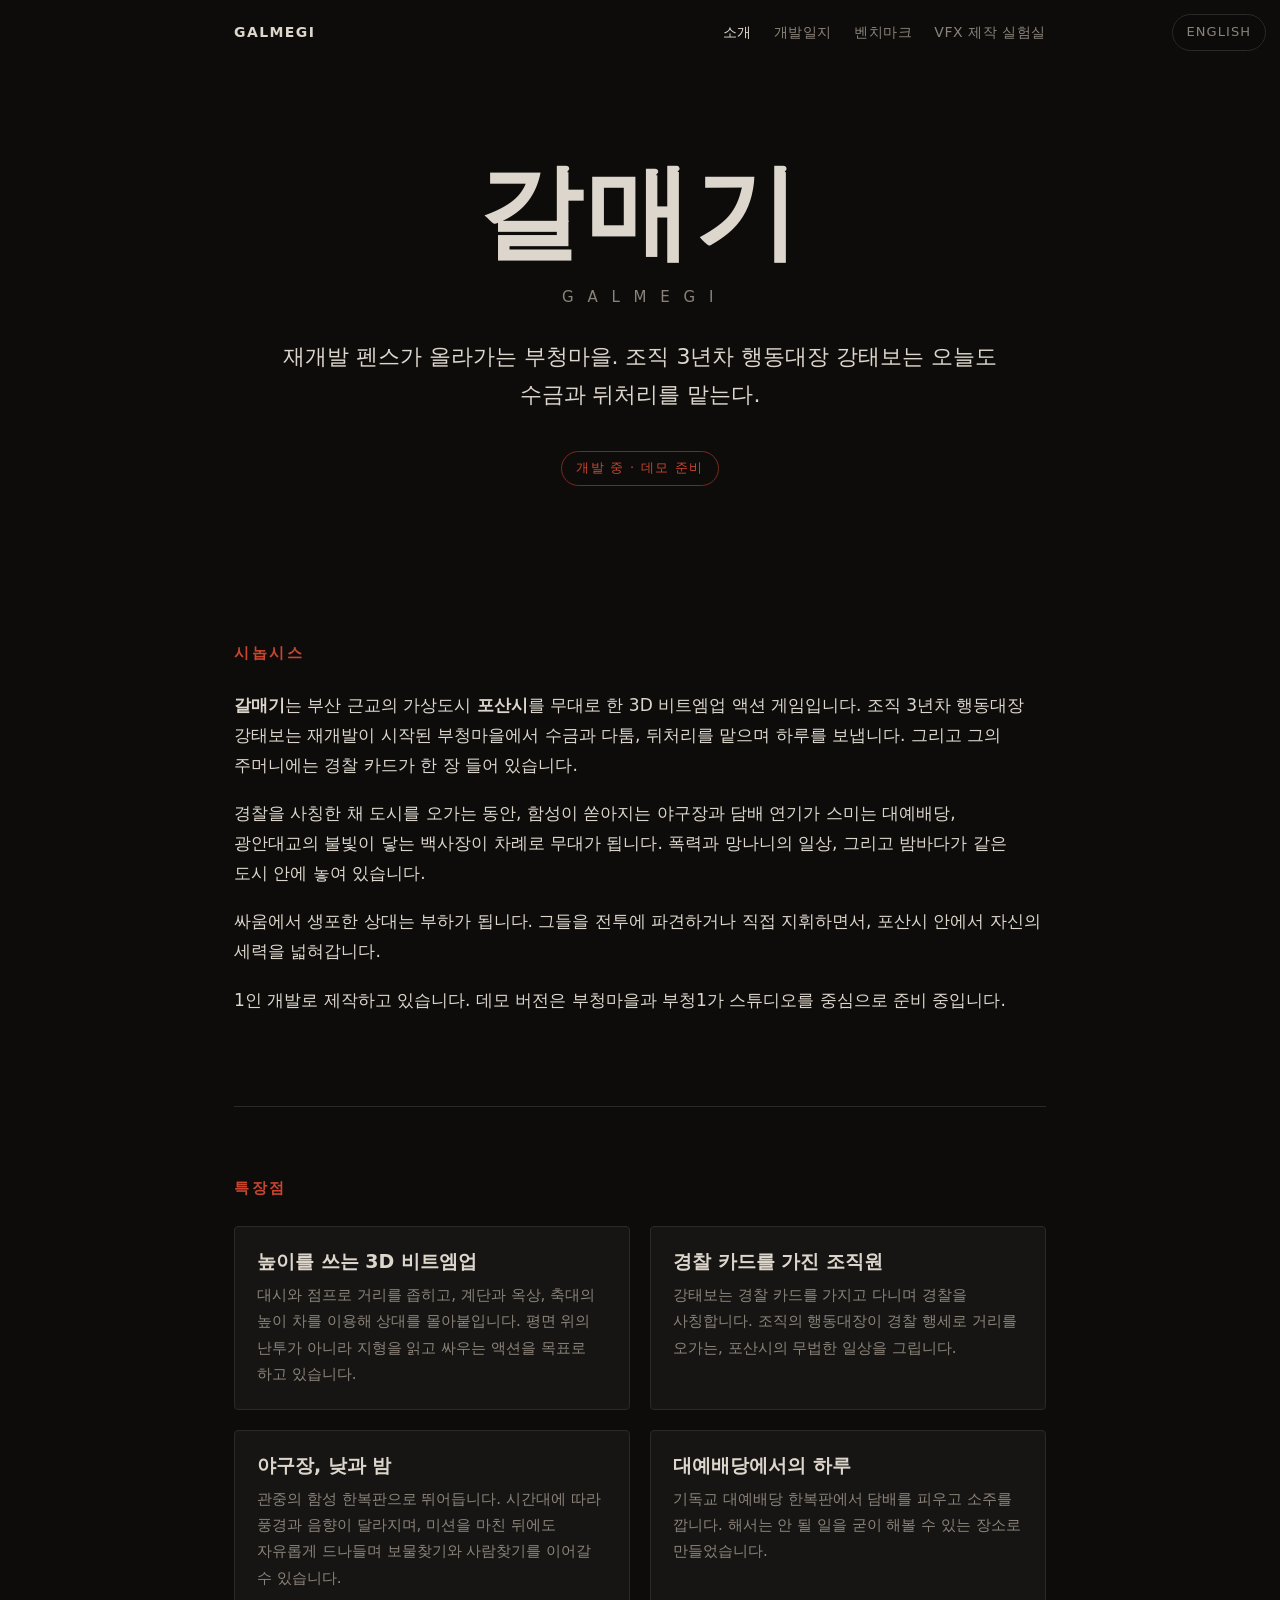
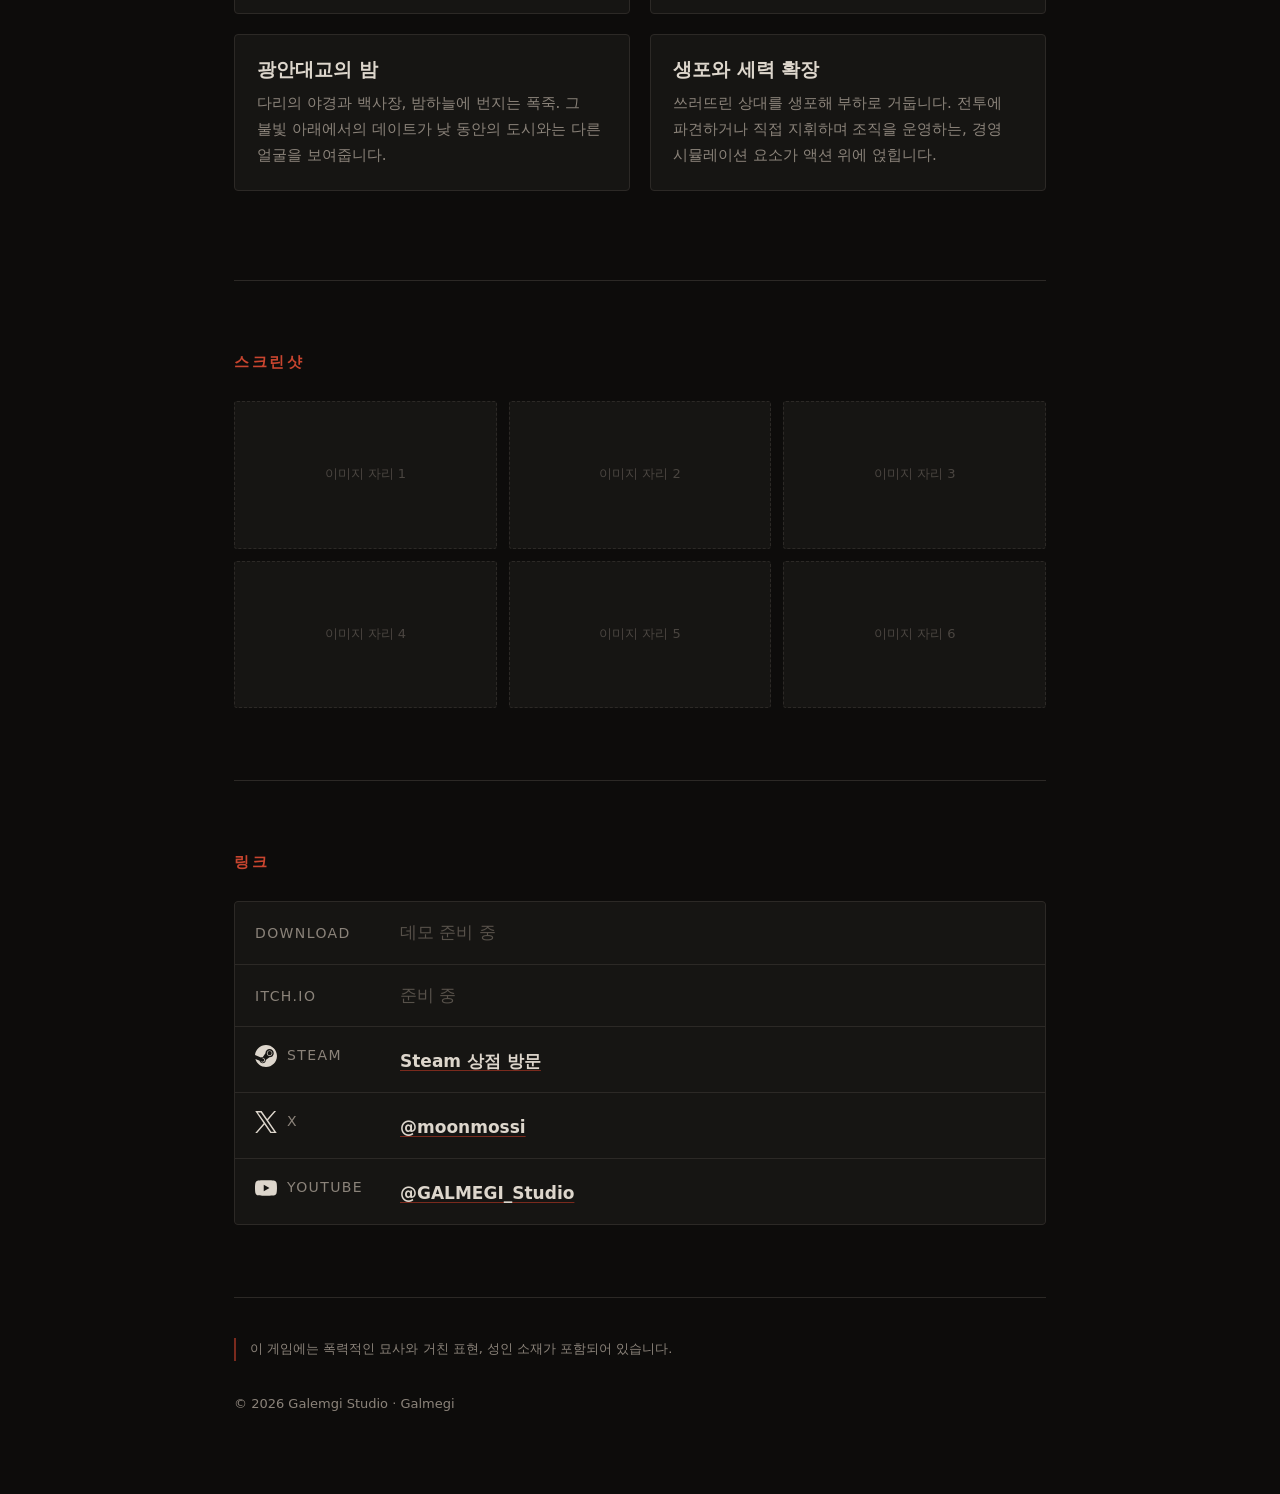
==== commit 2aa076a0: "Replace repetitive shader catalog with eight guided 3D VFX exercises" ====
--- a/index.html
+++ b/index.html
@@ -25,7 +25,7 @@
     <a href="index.html" aria-current="page"><span class="ko">소개</span><span class="en">About</span></a>
     <a href="devlog.html"><span class="ko">개발일지</span><span class="en">Devlog</span></a>
     <a href="benchmark/index.html"><span class="ko">벤치마크</span><span class="en">Benchmark</span></a>
-    <a href="shader-lab/index.html"><span class="ko">셰이더 실험실</span><span class="en">Shader Lab</span></a>
+    <a href="shader-lab/index.html"><span class="ko">VFX 제작 실험실</span><span class="en">VFX Lab</span></a>
   </nav>
 
   <header class="hero">
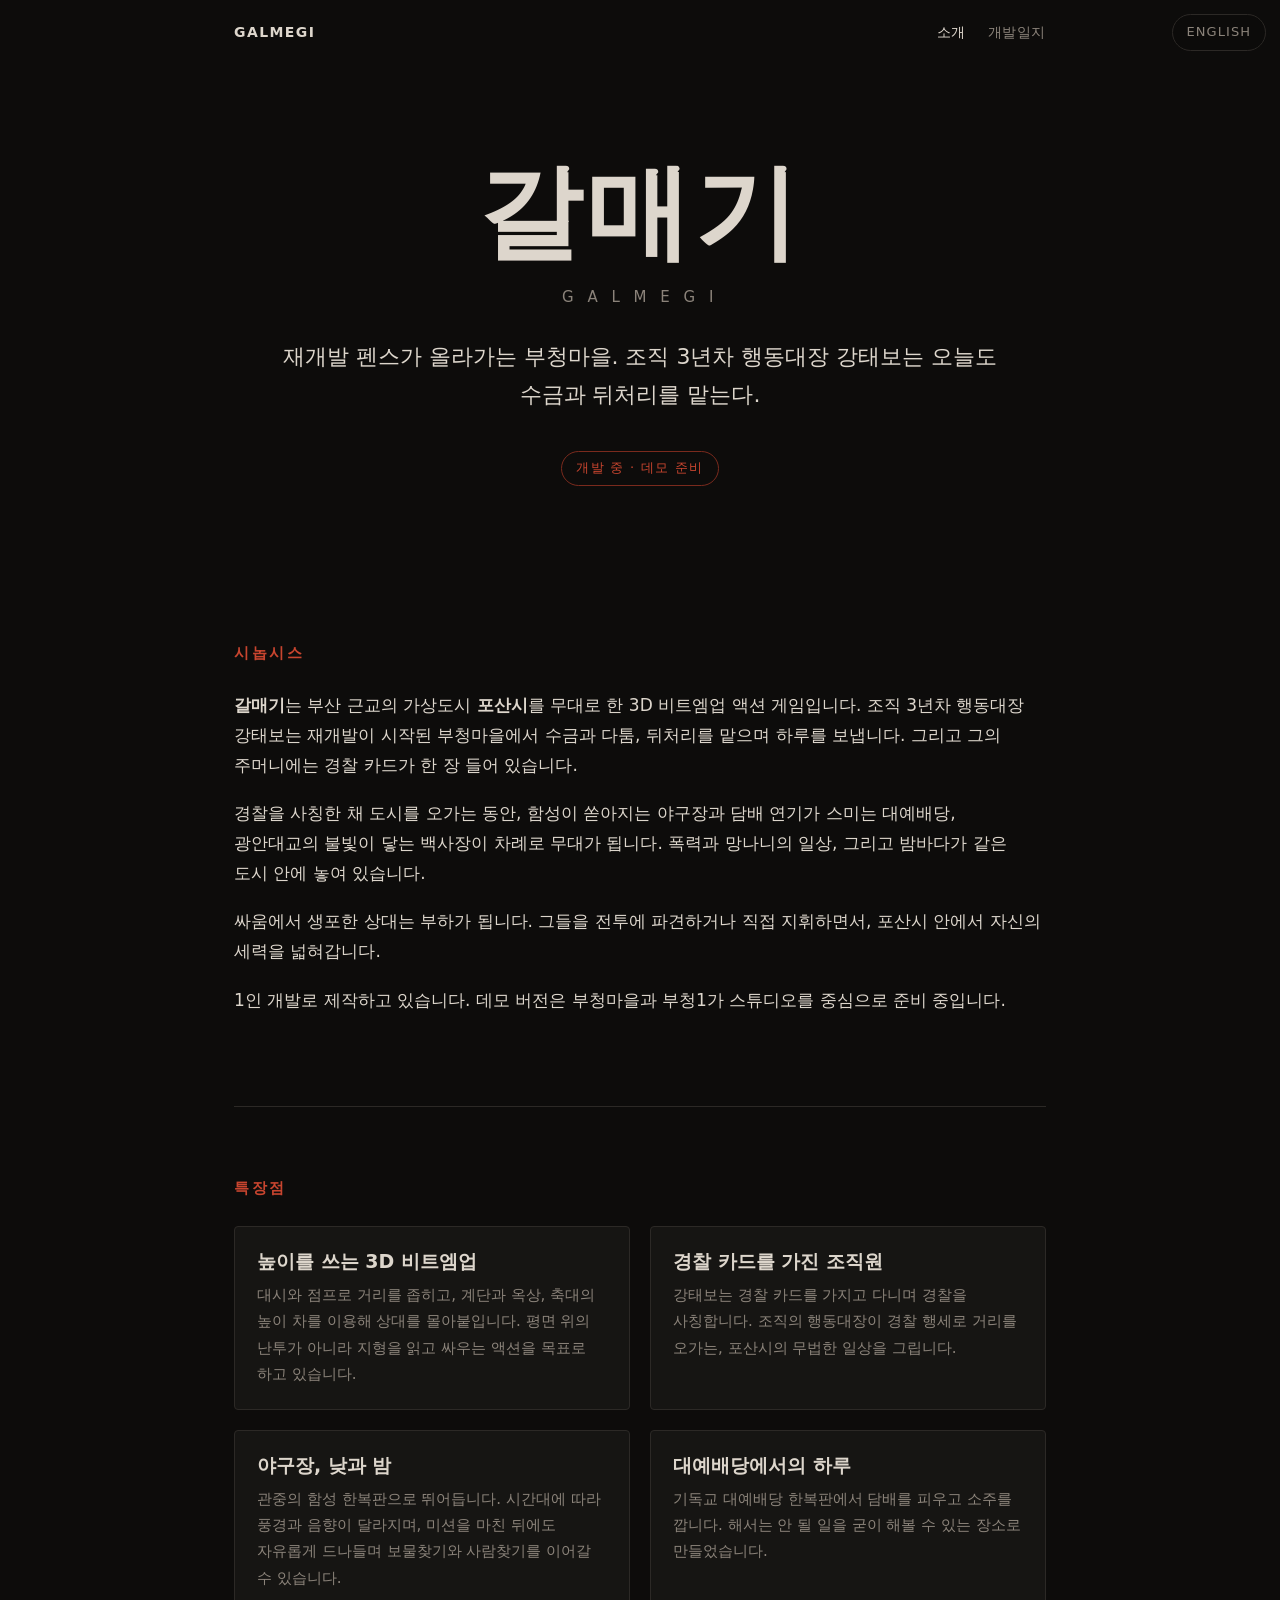
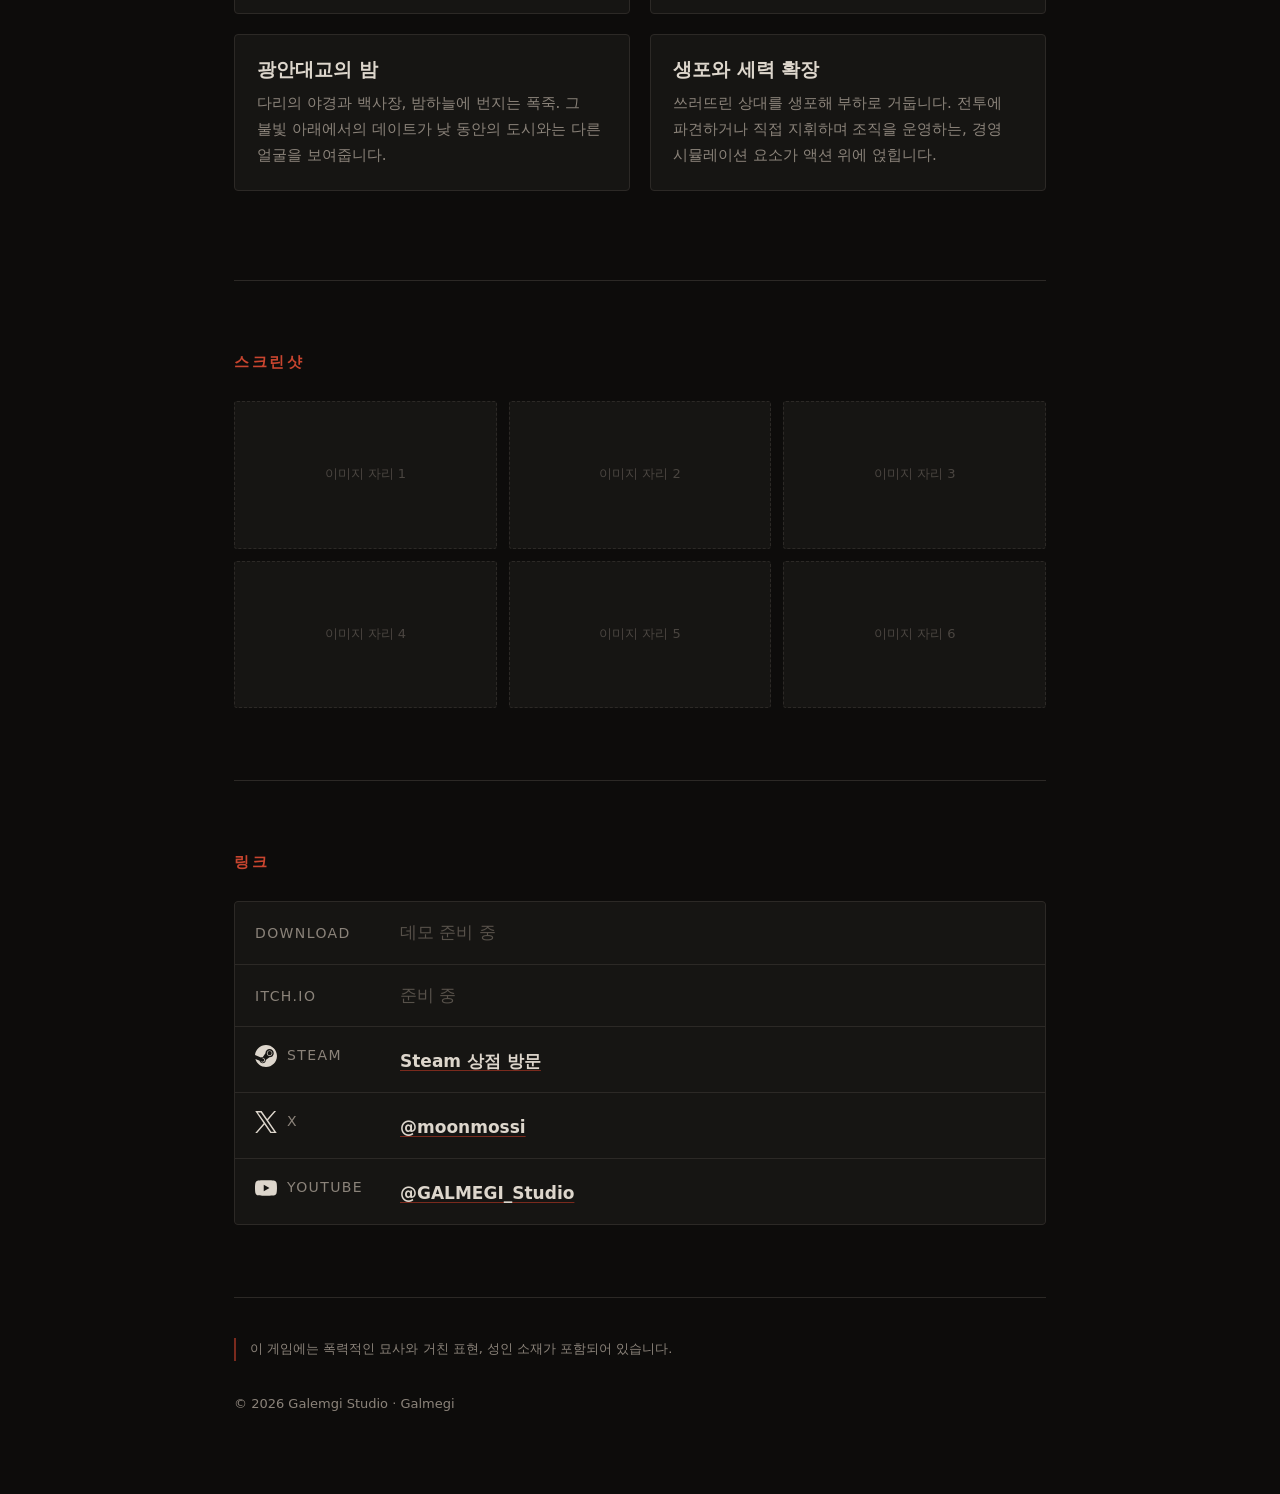
==== commit 541848da: "벤치마크·VFX 제작 실험실 페이지 삭제 - benchmark/ (소프트 매스 JS 벤치마크), shader-lab/ (VFX 제작 실험실 웹 실행본) 삭제 - index.html" ====
--- a/index.html
+++ b/index.html
@@ -24,8 +24,6 @@
     <span class="brand">GALMEGI</span>
     <a href="index.html" aria-current="page"><span class="ko">소개</span><span class="en">About</span></a>
     <a href="devlog.html"><span class="ko">개발일지</span><span class="en">Devlog</span></a>
-    <a href="benchmark/index.html"><span class="ko">벤치마크</span><span class="en">Benchmark</span></a>
-    <a href="shader-lab/index.html"><span class="ko">VFX 제작 실험실</span><span class="en">VFX Lab</span></a>
   </nav>
 
   <header class="hero">
